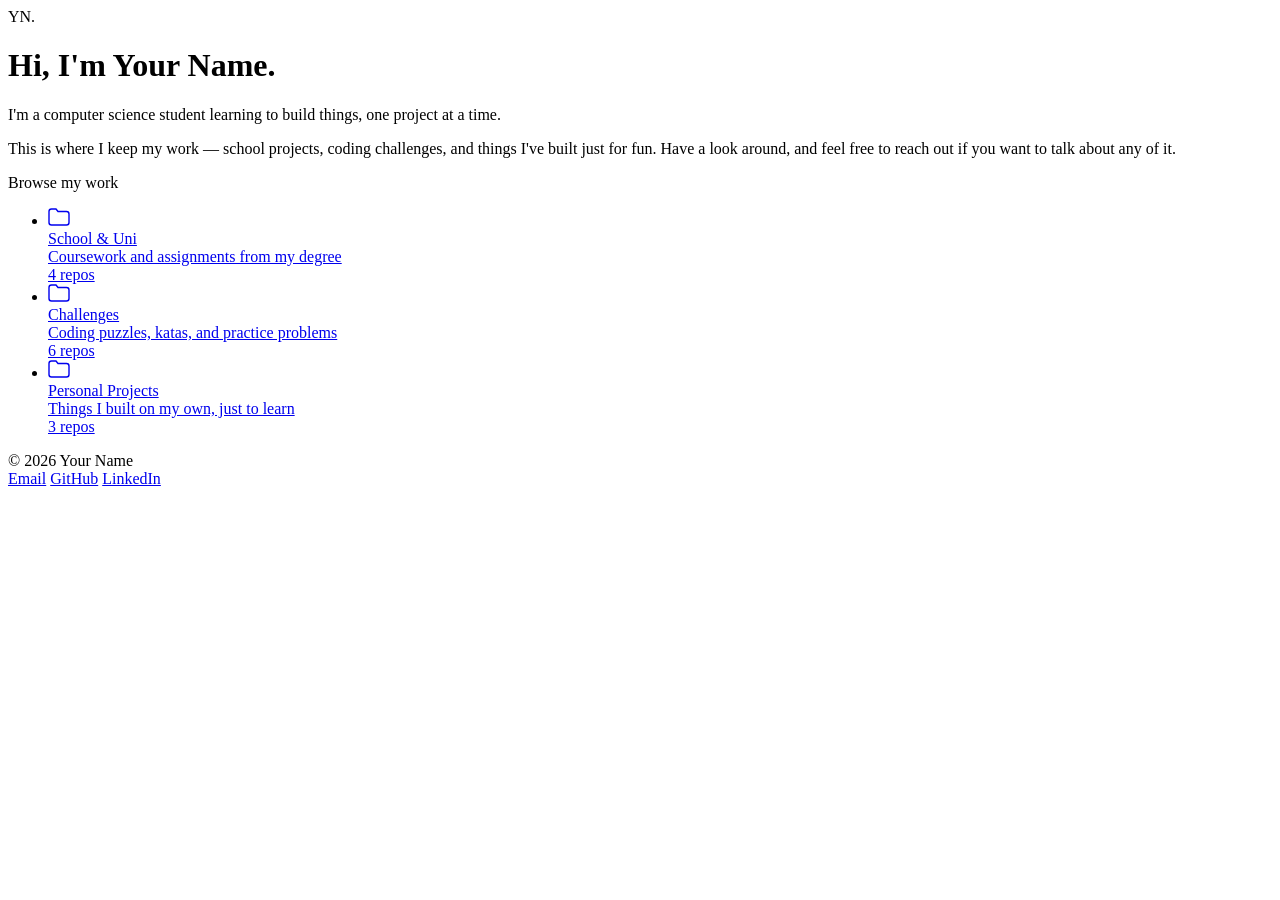
==== index.html @ 8da4e1e0 "Update index.html" ====
<!DOCTYPE html>
<html lang="en">
<head>
<meta charset="UTF-8">
<meta name="viewport" content="width=device-width, initial-scale=1.0">
<title>Your Name — Portfolio</title>
<link rel="stylesheet" href="style.css">
</head>
<body>
<div class="wrap">

  <div class="top-row">
    <span class="mark">YN.</span>
  </div>

  <div class="hero">
    <h1>Hi, I'm Your Name.</h1>
    <p>I'm a computer science student learning to build things, one project at a time.</p>
    <p class="muted">This is where I keep my work — school projects, coding challenges, and things I've built just for fun. Have a look around, and feel free to reach out if you want to talk about any of it.</p>
  </div>

  <div class="section-label">Browse my work</div>

  <ul class="folders">

    <li class="folder-item">
      <a class="folder-link" href="school.html">
        <svg class="folder-icon" width="22" height="18" viewBox="0 0 22 18" fill="none" xmlns="http://www.w3.org/2000/svg">
          <path d="M1 3.5C1 2.11929 2.11929 1 3.5 1H8L10 3.5H18.5C19.8807 3.5 21 4.61929 21 6V14.5C21 15.8807 19.8807 17 18.5 17H3.5C2.11929 17 1 15.8807 1 14.5V3.5Z" stroke="currentColor" stroke-width="1.4"/>
        </svg>
        <span class="folder-text">
          <div class="folder-name">School &amp; Uni</div>
          <div class="folder-desc">Coursework and assignments from my degree</div>
        </span>
        <span class="folder-count">4 repos</span>
      </a>
    </li>

    <li class="folder-item">
      <a class="folder-link" href="challenges.html">
        <svg class="folder-icon" width="22" height="18" viewBox="0 0 22 18" fill="none" xmlns="http://www.w3.org/2000/svg">
          <path d="M1 3.5C1 2.11929 2.11929 1 3.5 1H8L10 3.5H18.5C19.8807 3.5 21 4.61929 21 6V14.5C21 15.8807 19.8807 17 18.5 17H3.5C2.11929 17 1 15.8807 1 14.5V3.5Z" stroke="currentColor" stroke-width="1.4"/>
        </svg>
        <span class="folder-text">
          <div class="folder-name">Challenges</div>
          <div class="folder-desc">Coding puzzles, katas, and practice problems</div>
        </span>
        <span class="folder-count">6 repos</span>
      </a>
    </li>

    <li class="folder-item">
      <a class="folder-link" href="personal.html">
        <svg class="folder-icon" width="22" height="18" viewBox="0 0 22 18" fill="none" xmlns="http://www.w3.org/2000/svg">
          <path d="M1 3.5C1 2.11929 2.11929 1 3.5 1H8L10 3.5H18.5C19.8807 3.5 21 4.61929 21 6V14.5C21 15.8807 19.8807 17 18.5 17H3.5C2.11929 17 1 15.8807 1 14.5V3.5Z" stroke="currentColor" stroke-width="1.4"/>
        </svg>
        <span class="folder-text">
          <div class="folder-name">Personal Projects</div>
          <div class="folder-desc">Things I built on my own, just to learn</div>
        </span>
        <span class="folder-count">3 repos</span>
      </a>
    </li>

  </ul>

  <footer>
    <span>&copy; 2026 Your Name</span>
    <div class="footer-links">
      <a href="mailto:you@example.com">Email</a>
      <a href="https://github.com/yourusername" target="_blank" rel="noopener">GitHub</a>
      <a href="https://linkedin.com/in/yourusername" target="_blank" rel="noopener">LinkedIn</a>
    </div>
  </footer>

</div>
</body>
</html>
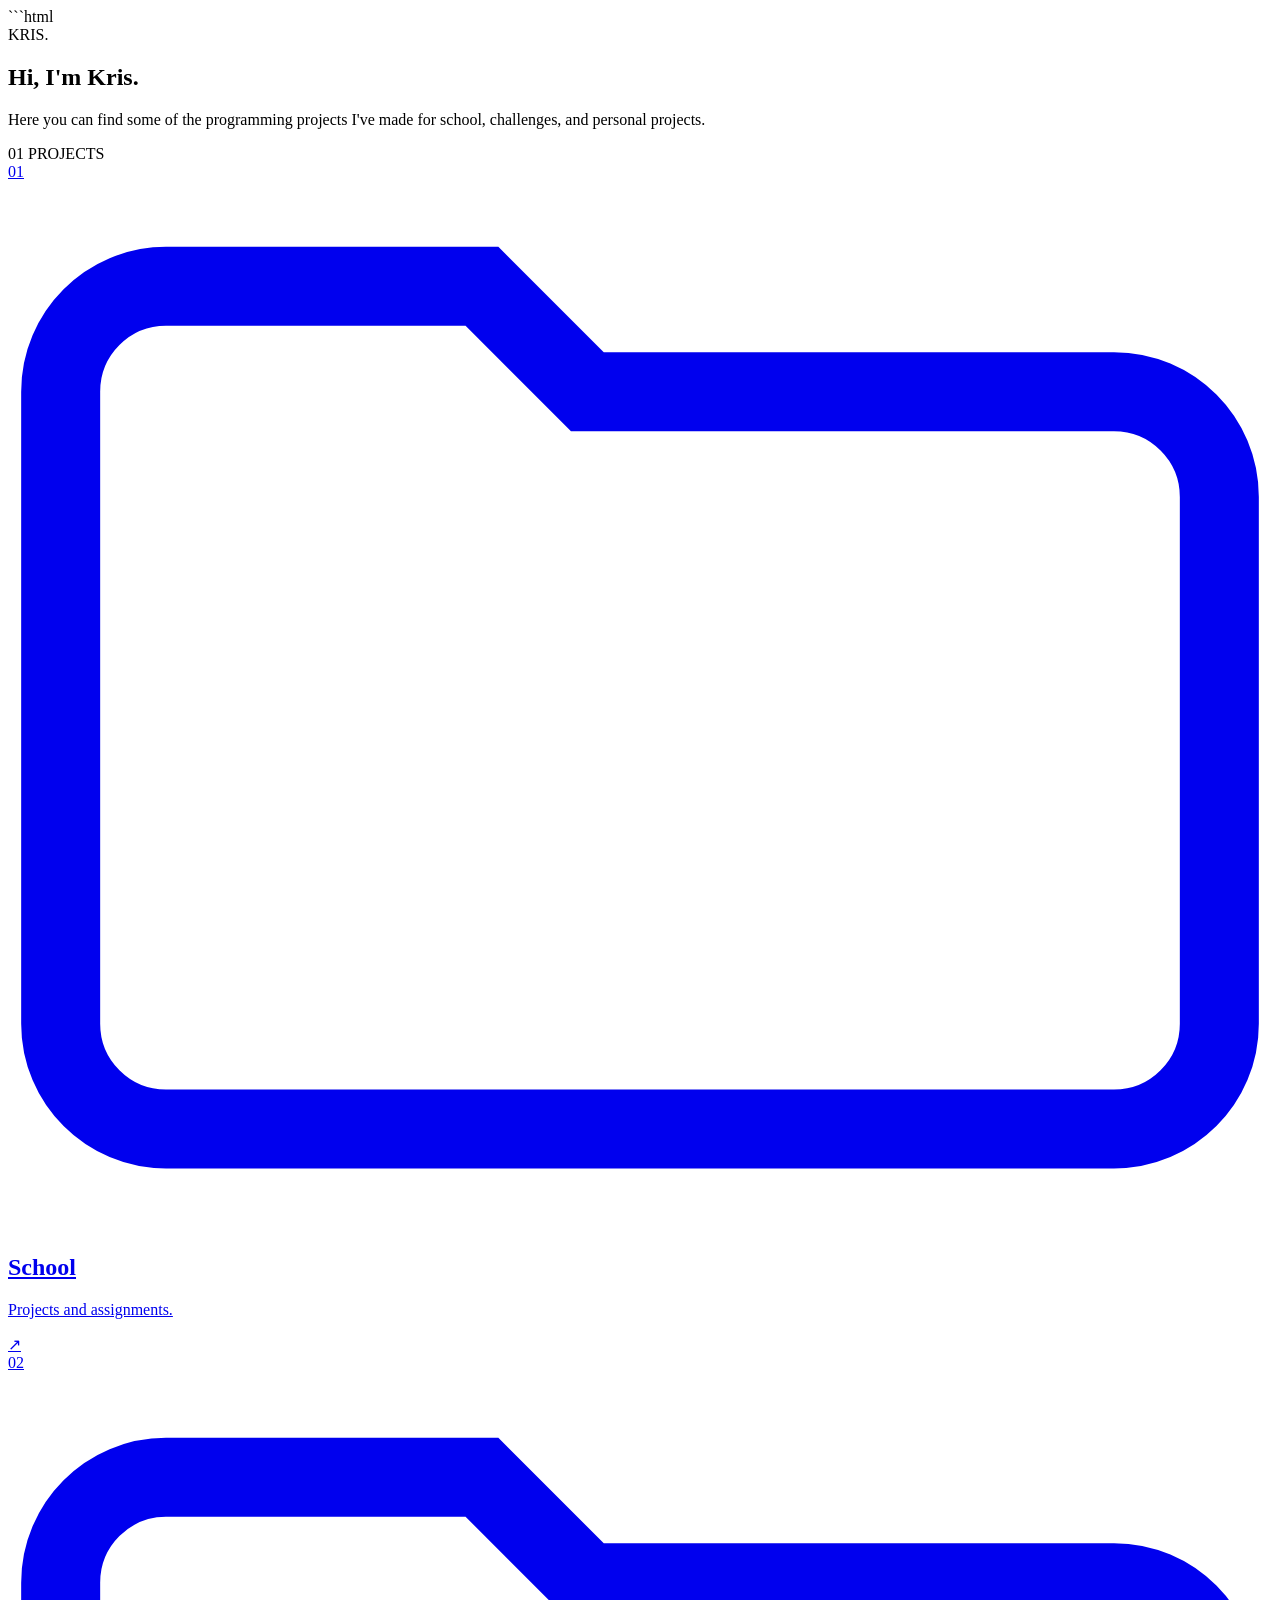
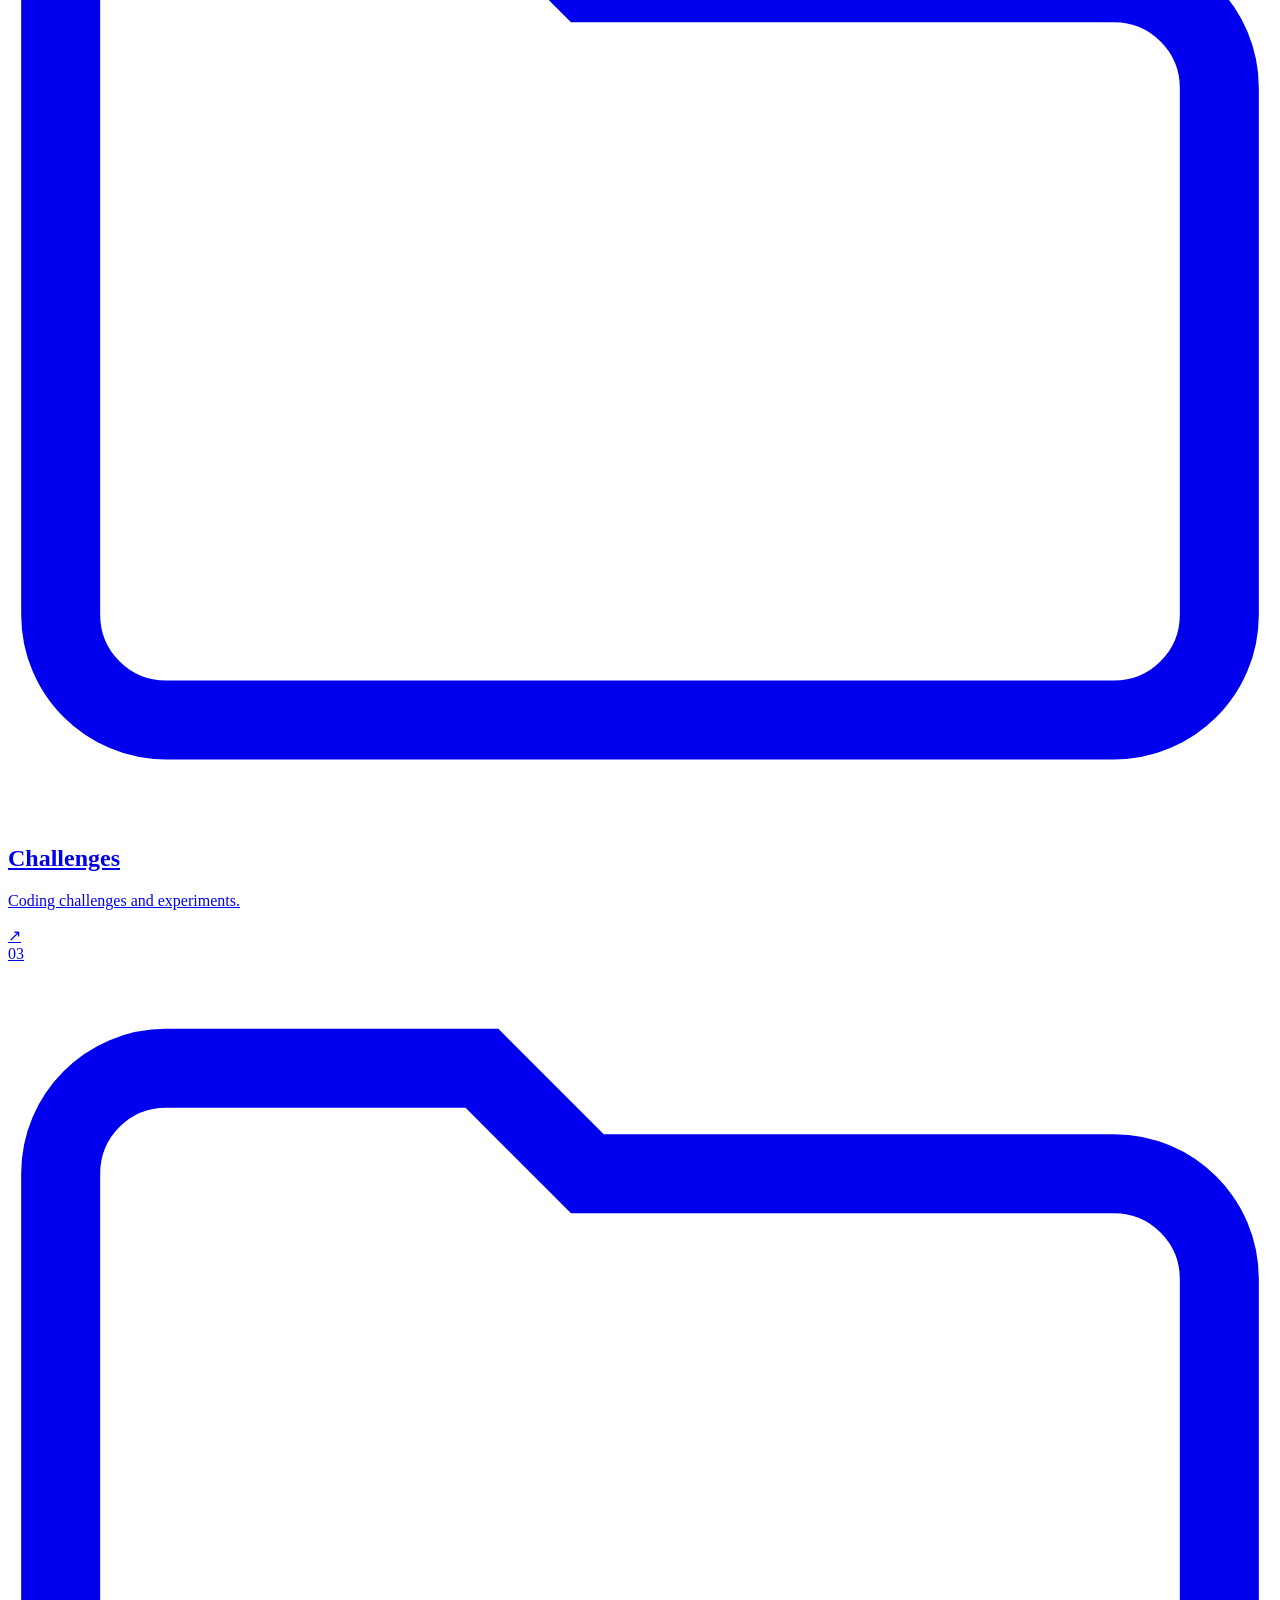
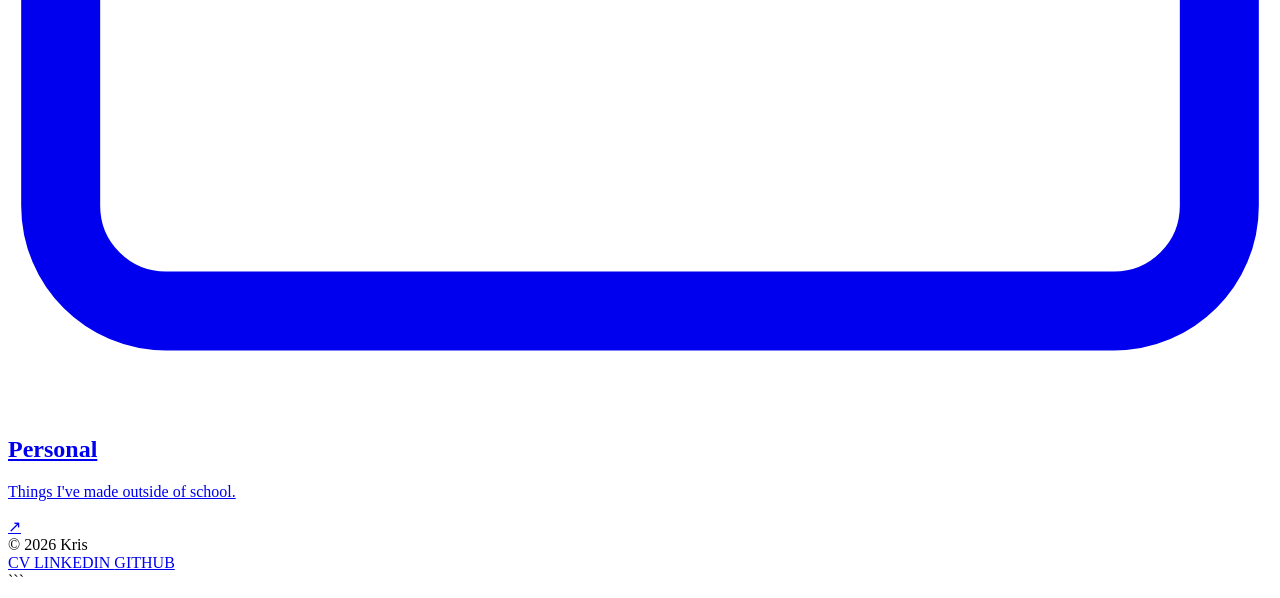
==== commit d67a77b8: "Update index.html" ====
--- a/index.html
+++ b/index.html
@@ -1,78 +1,278 @@
+```html
 <!DOCTYPE html>
 <html lang="en">
+
 <head>
-<meta charset="UTF-8">
-<meta name="viewport" content="width=device-width, initial-scale=1.0">
-<title>Your Name — Portfolio</title>
-<link rel="stylesheet" href="style.css">
+  <meta charset="UTF-8">
+  <meta name="viewport" content="width=device-width, initial-scale=1.0">
+
+  <title>Kris — Projects</title>
+
+  <link rel="stylesheet" href="style.css">
 </head>
+
+
 <body>
-<div class="wrap">
-
-  <div class="top-row">
-    <span class="mark">YN.</span>
+
+  <div class="wrap">
+
+
+    <!-- HEADER -->
+
+    <header class="top-row">
+
+      <span class="mark">
+        KRIS.
+      </span>
+
+    </header>
+
+
+    <!-- MAIN CONTENT -->
+
+    <main>
+
+
+      <!-- INTRO -->
+
+      <section class="hero">
+
+        <h1>
+          Hi, I'm Kris.
+        </h1>
+
+        <p class="intro">
+          Here you can find some of the programming projects
+          I've made for school, challenges, and personal projects.
+        </p>
+
+      </section>
+
+
+
+      <!-- PROJECT FOLDERS -->
+
+      <section class="work">
+
+        <div class="section-label">
+          <span>01</span>
+          PROJECTS
+        </div>
+
+
+        <div class="folders">
+
+
+          <!-- SCHOOL -->
+
+          <a class="folder" href="school.html">
+
+            <div class="folder-number">
+              01
+            </div>
+
+
+            <div class="folder-icon">
+
+              <svg
+                viewBox="0 0 24 20"
+                fill="none"
+                xmlns="http://www.w3.org/2000/svg">
+
+                <path
+                  d="M1 4C1 2.895 1.895 2 3 2H9L11 4H21C22.105 4 23 4.895 23 6V16C23 17.105 22.105 18 21 18H3C1.895 18 1 17.105 1 16V4Z"
+                  stroke="currentColor"
+                  stroke-width="1.5"
+                />
+
+              </svg>
+
+            </div>
+
+
+            <div class="folder-content">
+
+              <h2>
+                School
+              </h2>
+
+              <p>
+                Projects and assignments.
+              </p>
+
+            </div>
+
+
+            <div class="folder-arrow">
+              ↗
+            </div>
+
+          </a>
+
+
+
+          <!-- CHALLENGES -->
+
+          <a class="folder" href="challenges.html">
+
+            <div class="folder-number">
+              02
+            </div>
+
+
+            <div class="folder-icon">
+
+              <svg
+                viewBox="0 0 24 20"
+                fill="none"
+                xmlns="http://www.w3.org/2000/svg">
+
+                <path
+                  d="M1 4C1 2.895 1.895 2 3 2H9L11 4H21C22.105 4 23 4.895 23 6V16C23 17.105 22.105 18 21 18H3C1.895 18 1 17.105 1 16V4Z"
+                  stroke="currentColor"
+                  stroke-width="1.5"
+                />
+
+              </svg>
+
+            </div>
+
+
+            <div class="folder-content">
+
+              <h2>
+                Challenges
+              </h2>
+
+              <p>
+                Coding challenges and experiments.
+              </p>
+
+            </div>
+
+
+            <div class="folder-arrow">
+              ↗
+            </div>
+
+          </a>
+
+
+
+          <!-- PERSONAL -->
+
+          <a class="folder" href="personal.html">
+
+            <div class="folder-number">
+              03
+            </div>
+
+
+            <div class="folder-icon">
+
+              <svg
+                viewBox="0 0 24 20"
+                fill="none"
+                xmlns="http://www.w3.org/2000/svg">
+
+                <path
+                  d="M1 4C1 2.895 1.895 2 3 2H9L11 4H21C22.105 4 23 4.895 23 6V16C23 17.105 22.105 18 21 18H3C1.895 18 1 17.105 1 16V4Z"
+                  stroke="currentColor"
+                  stroke-width="1.5"
+                />
+
+              </svg>
+
+            </div>
+
+
+            <div class="folder-content">
+
+              <h2>
+                Personal
+              </h2>
+
+              <p>
+                Things I've made outside of school.
+              </p>
+
+            </div>
+
+
+            <div class="folder-arrow">
+              ↗
+            </div>
+
+          </a>
+
+
+        </div>
+
+      </section>
+
+
+    </main>
+
+
+
+    <!-- FOOTER -->
+
+    <footer>
+
+      <span>
+        © 2026 Kris
+      </span>
+
+
+      <div class="footer-links">
+
+
+        <!-- CV -->
+
+        <a
+          href="KrisToomCV2026.pdf"
+          target="_blank"
+          rel="noopener noreferrer">
+
+          CV
+
+        </a>
+
+
+        <!-- LINKEDIN -->
+
+        <a
+          href="https://www.linkedin.com/in/kris-t-ee/"
+          target="_blank"
+          rel="noopener noreferrer">
+
+          LINKEDIN
+
+        </a>
+
+
+        <!-- GITHUB -->
+
+        <a
+          href="https://github.com/yourusername"
+          target="_blank"
+          rel="noopener noreferrer">
+
+          GITHUB
+
+        </a>
+
+
+      </div>
+
+    </footer>
+
+
   </div>
 
-  <div class="hero">
-    <h1>Hi, I'm Your Name.</h1>
-    <p>I'm a computer science student learning to build things, one project at a time.</p>
-    <p class="muted">This is where I keep my work — school projects, coding challenges, and things I've built just for fun. Have a look around, and feel free to reach out if you want to talk about any of it.</p>
-  </div>
-
-  <div class="section-label">Browse my work</div>
-
-  <ul class="folders">
-
-    <li class="folder-item">
-      <a class="folder-link" href="school.html">
-        <svg class="folder-icon" width="22" height="18" viewBox="0 0 22 18" fill="none" xmlns="http://www.w3.org/2000/svg">
-          <path d="M1 3.5C1 2.11929 2.11929 1 3.5 1H8L10 3.5H18.5C19.8807 3.5 21 4.61929 21 6V14.5C21 15.8807 19.8807 17 18.5 17H3.5C2.11929 17 1 15.8807 1 14.5V3.5Z" stroke="currentColor" stroke-width="1.4"/>
-        </svg>
-        <span class="folder-text">
-          <div class="folder-name">School &amp; Uni</div>
-          <div class="folder-desc">Coursework and assignments from my degree</div>
-        </span>
-        <span class="folder-count">4 repos</span>
-      </a>
-    </li>
-
-    <li class="folder-item">
-      <a class="folder-link" href="challenges.html">
-        <svg class="folder-icon" width="22" height="18" viewBox="0 0 22 18" fill="none" xmlns="http://www.w3.org/2000/svg">
-          <path d="M1 3.5C1 2.11929 2.11929 1 3.5 1H8L10 3.5H18.5C19.8807 3.5 21 4.61929 21 6V14.5C21 15.8807 19.8807 17 18.5 17H3.5C2.11929 17 1 15.8807 1 14.5V3.5Z" stroke="currentColor" stroke-width="1.4"/>
-        </svg>
-        <span class="folder-text">
-          <div class="folder-name">Challenges</div>
-          <div class="folder-desc">Coding puzzles, katas, and practice problems</div>
-        </span>
-        <span class="folder-count">6 repos</span>
-      </a>
-    </li>
-
-    <li class="folder-item">
-      <a class="folder-link" href="personal.html">
-        <svg class="folder-icon" width="22" height="18" viewBox="0 0 22 18" fill="none" xmlns="http://www.w3.org/2000/svg">
-          <path d="M1 3.5C1 2.11929 2.11929 1 3.5 1H8L10 3.5H18.5C19.8807 3.5 21 4.61929 21 6V14.5C21 15.8807 19.8807 17 18.5 17H3.5C2.11929 17 1 15.8807 1 14.5V3.5Z" stroke="currentColor" stroke-width="1.4"/>
-        </svg>
-        <span class="folder-text">
-          <div class="folder-name">Personal Projects</div>
-          <div class="folder-desc">Things I built on my own, just to learn</div>
-        </span>
-        <span class="folder-count">3 repos</span>
-      </a>
-    </li>
-
-  </ul>
-
-  <footer>
-    <span>&copy; 2026 Your Name</span>
-    <div class="footer-links">
-      <a href="mailto:you@example.com">Email</a>
-      <a href="https://github.com/yourusername" target="_blank" rel="noopener">GitHub</a>
-      <a href="https://linkedin.com/in/yourusername" target="_blank" rel="noopener">LinkedIn</a>
-    </div>
-  </footer>
-
-</div>
+
 </body>
+
 </html>
+```
+
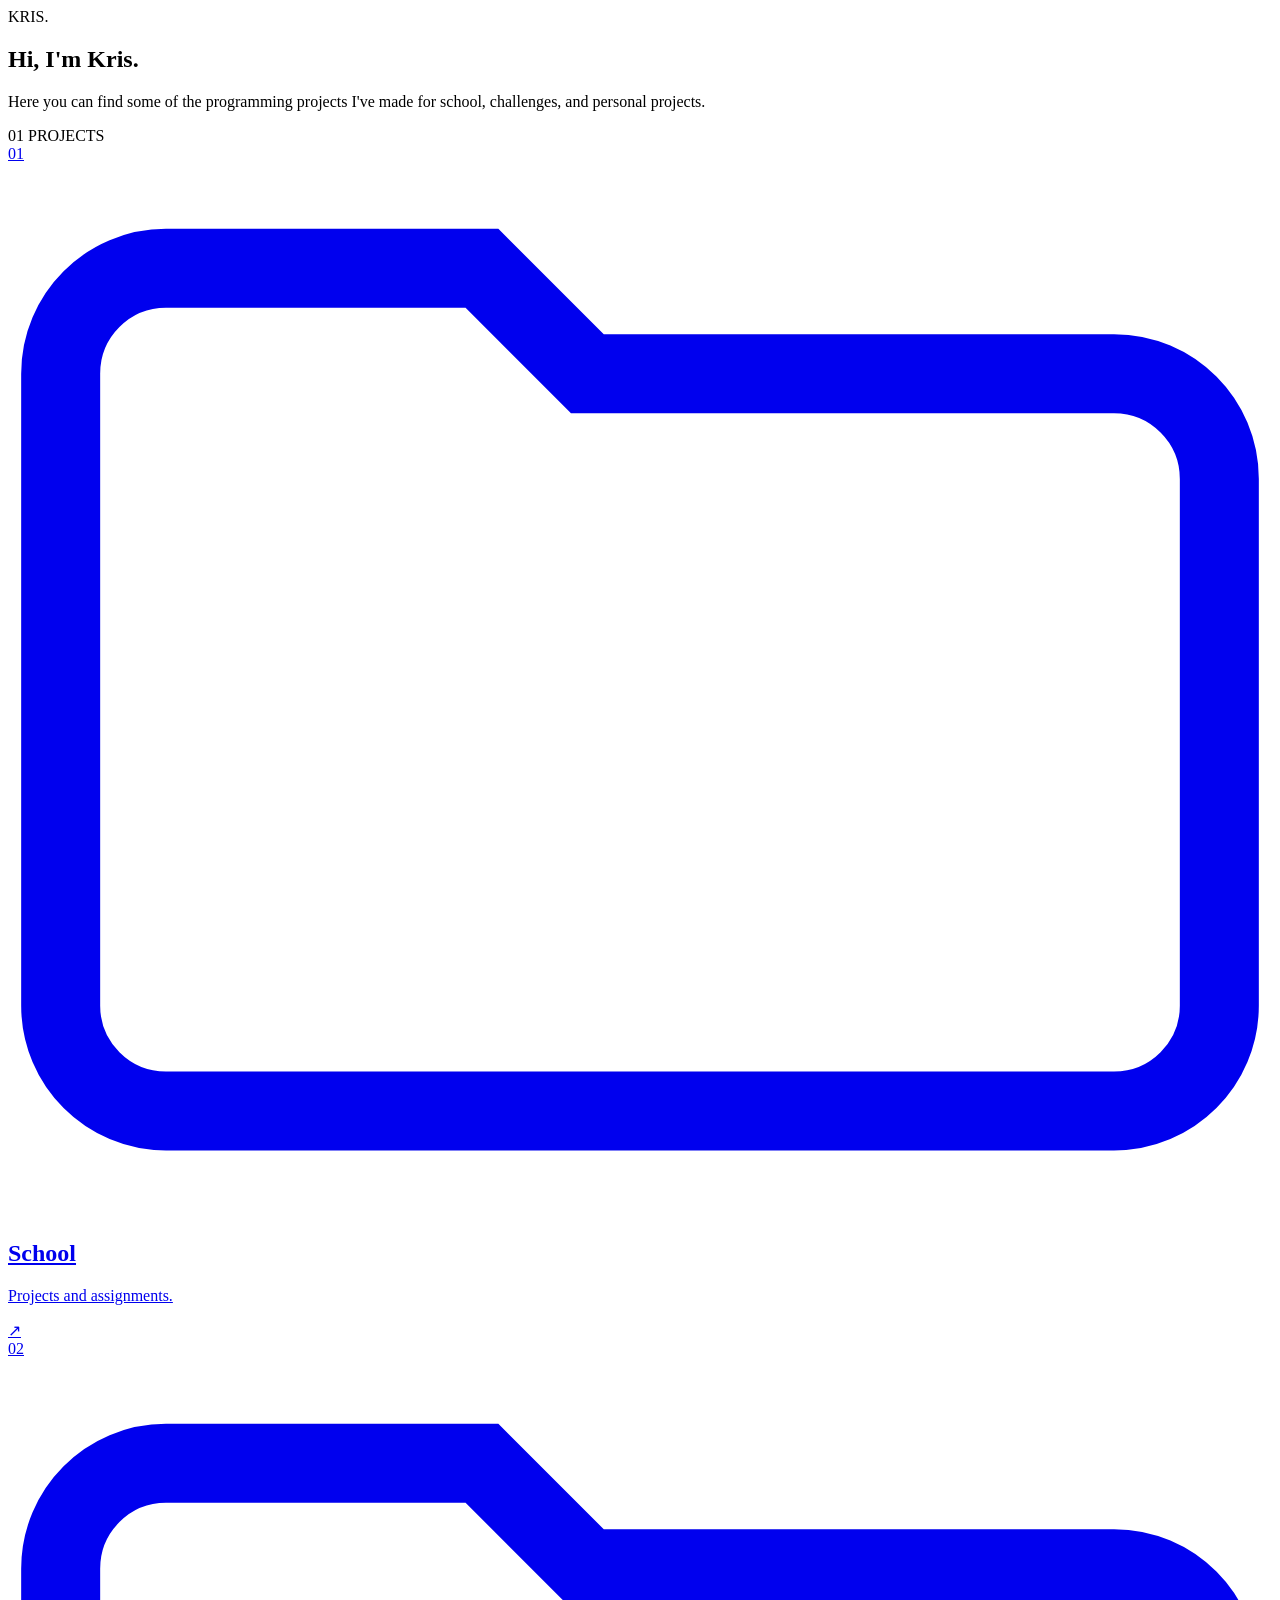
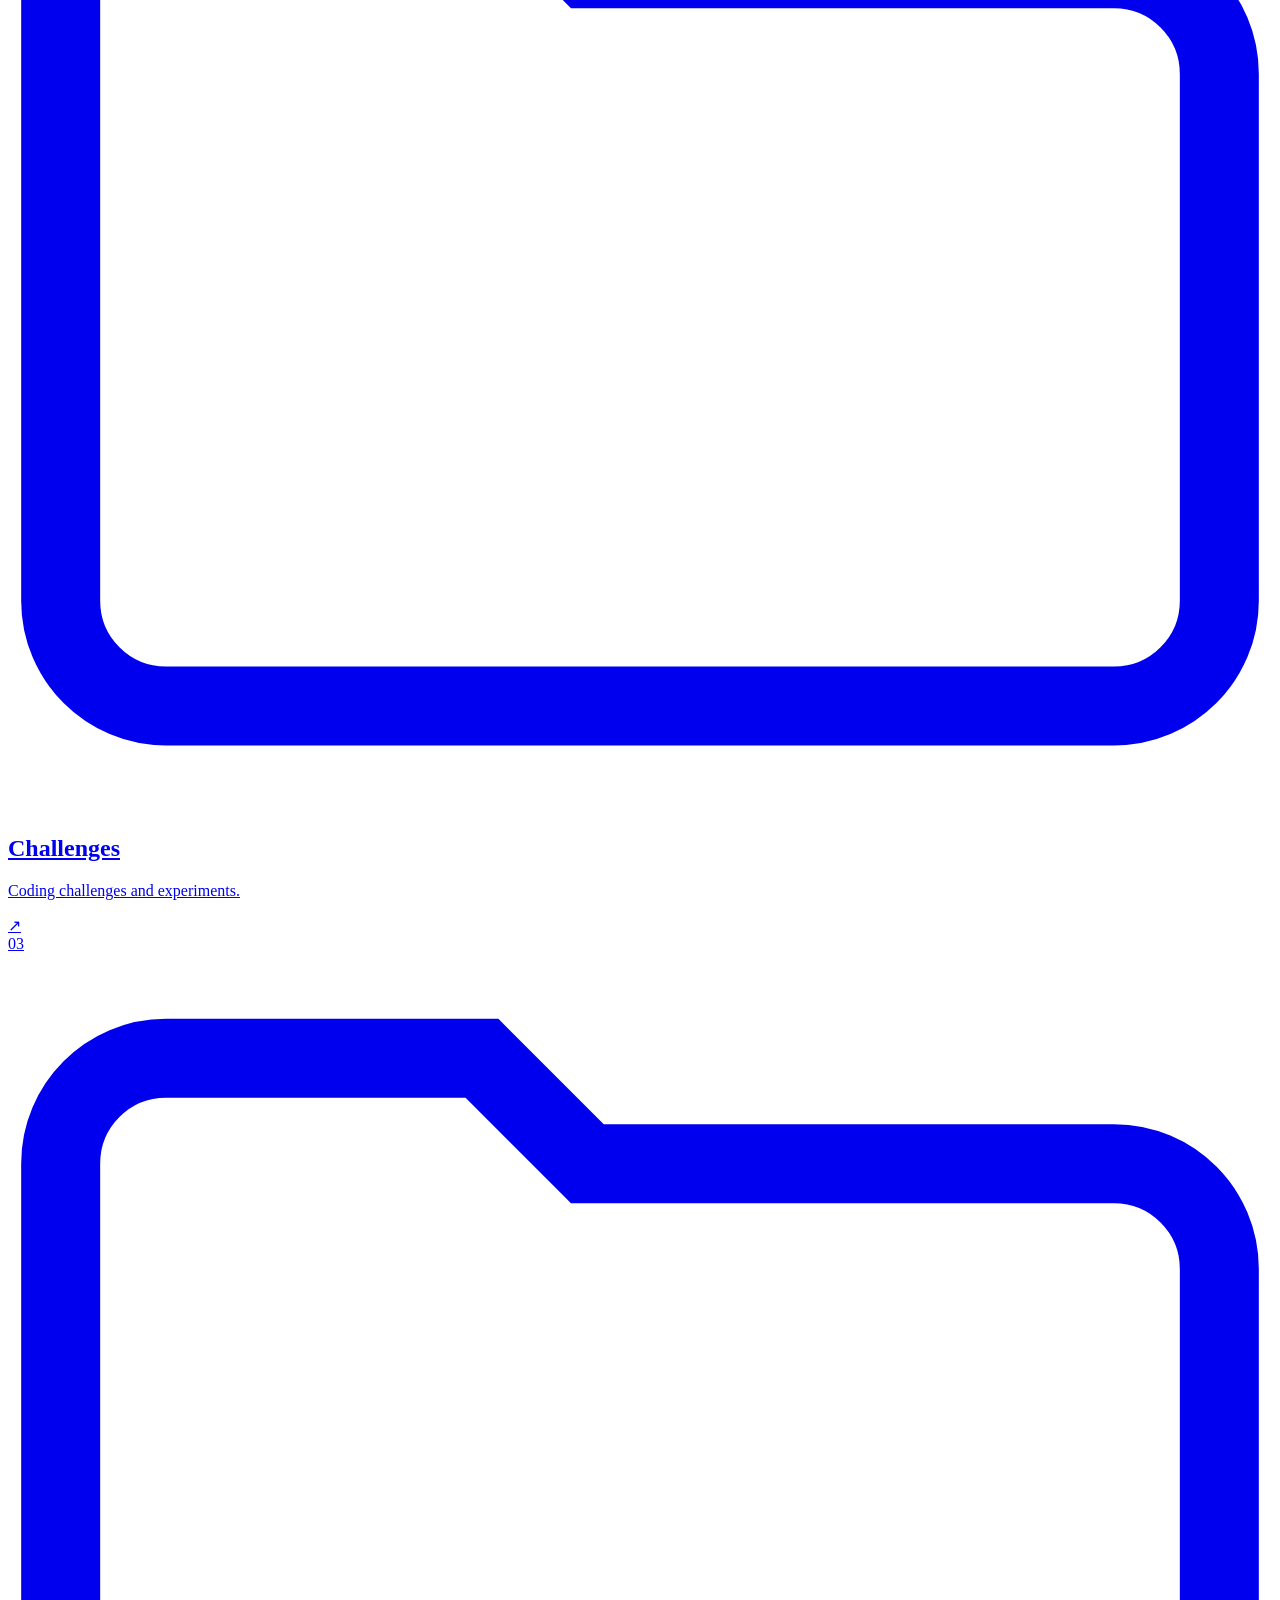
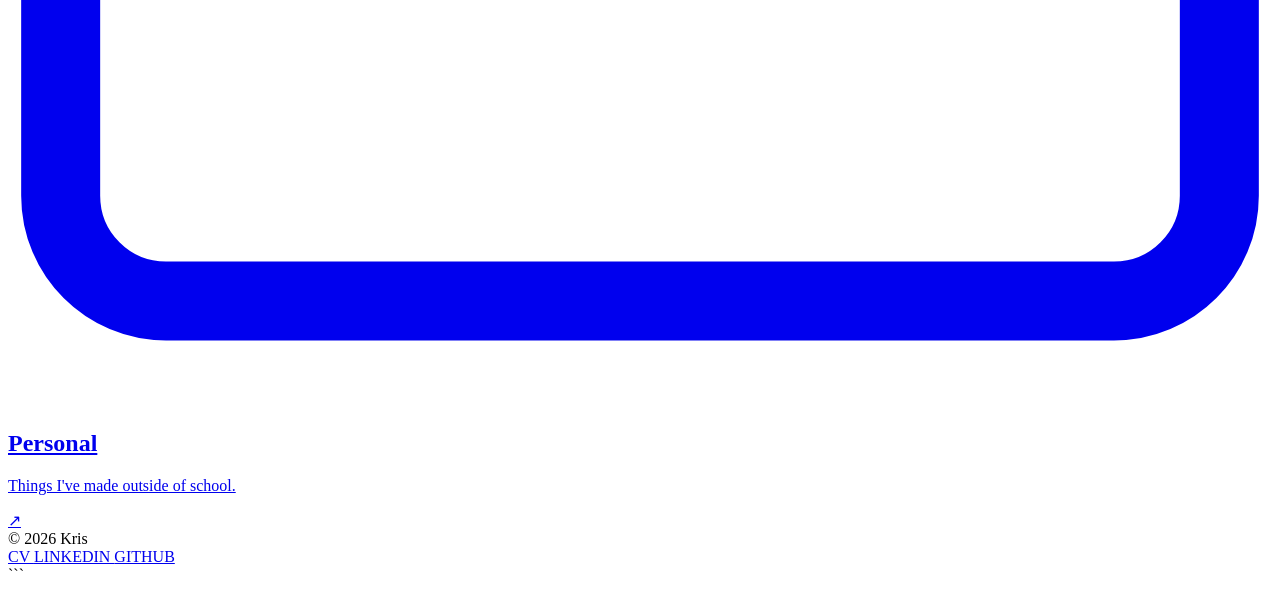
==== commit 7d8c2e64: "Update index.html" ====
--- a/index.html
+++ b/index.html
@@ -1,4 +1,3 @@
-```html
 <!DOCTYPE html>
 <html lang="en">
 
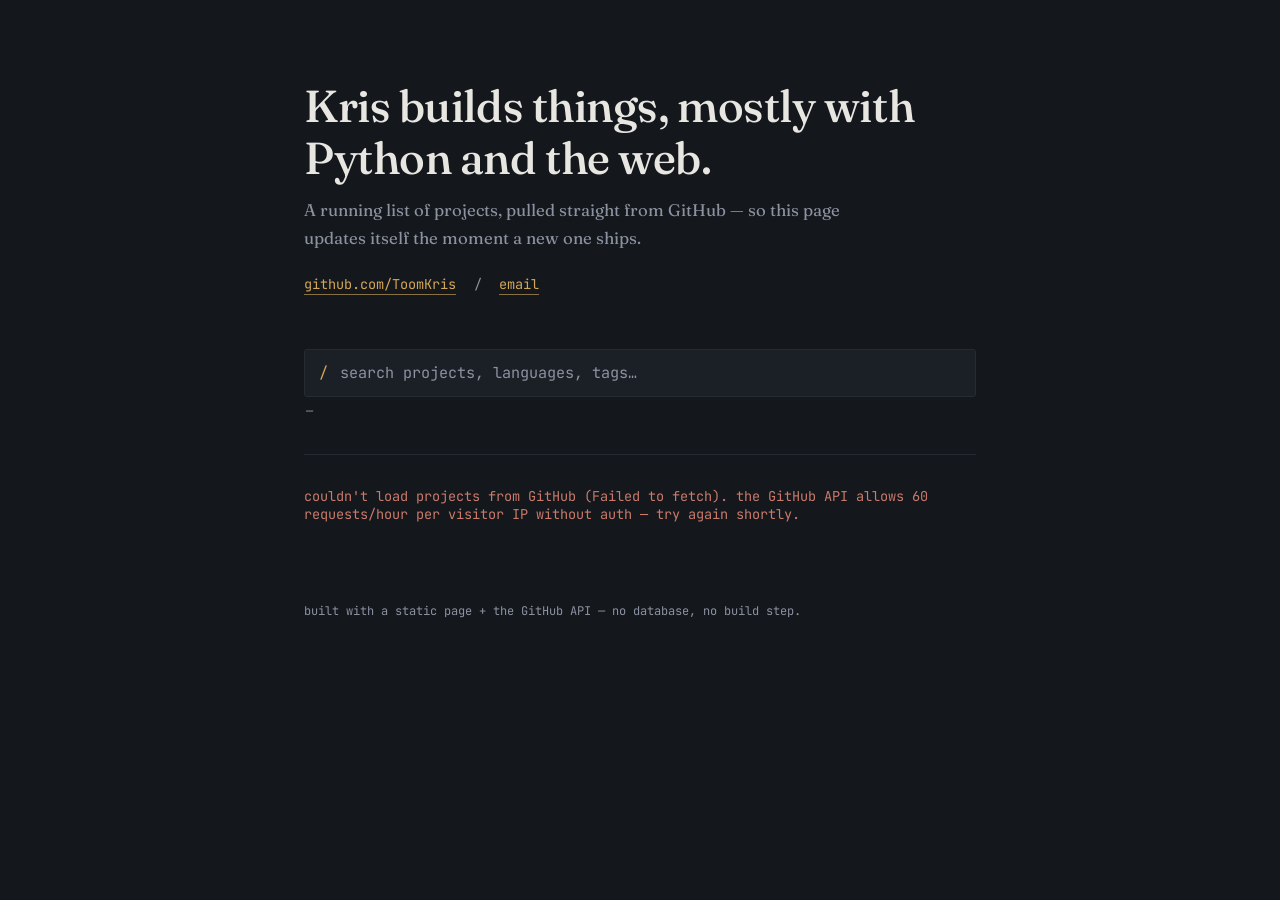
==== commit 07fc1ee7: "Add files via upload" ====
--- a/index.html
+++ b/index.html
@@ -1,277 +1,388 @@
 <!DOCTYPE html>
 <html lang="en">
-
 <head>
-  <meta charset="UTF-8">
-  <meta name="viewport" content="width=device-width, initial-scale=1.0">
-
-  <title>Kris — Projects</title>
-
-  <link rel="stylesheet" href="style.css">
+<meta charset="UTF-8">
+<meta name="viewport" content="width=device-width, initial-scale=1.0">
+<title>ToomKris — Projects</title>
+<meta name="description" content="Projects by ToomKris, pulled live from GitHub.">
+<link rel="preconnect" href="https://fonts.googleapis.com">
+<link rel="preconnect" href="https://fonts.gstatic.com" crossorigin>
+<link href="https://fonts.googleapis.com/css2?family=Fraunces:opsz,wght@9..144,400;9..144,500;9..144,600&family=JetBrains+Mono:wght@400;500;600&display=swap" rel="stylesheet">
+<style>
+  :root {
+    --bg: #14171C;
+    --panel: #1B1F26;
+    --line: #262B33;
+    --text: #E8E6E1;
+    --text-dim: #8B92A0;
+    --accent: #D4A657;
+    --accent-dim: #8A7142;
+    --radius: 3px;
+  }
+
+  * { box-sizing: border-box; }
+
+  html { scroll-behavior: smooth; }
+
+  body {
+    margin: 0;
+    background: var(--bg);
+    color: var(--text);
+    font-family: 'Fraunces', Georgia, serif;
+    -webkit-font-smoothing: antialiased;
+  }
+
+  @media (prefers-reduced-motion: reduce) {
+    * { animation: none !important; transition: none !important; }
+  }
+
+  a { color: inherit; }
+
+  .wrap {
+    max-width: 720px;
+    margin: 0 auto;
+    padding: 5rem 1.5rem 6rem;
+  }
+
+  header.hero {
+    margin-bottom: 3.5rem;
+  }
+
+  .hero h1 {
+    font-size: clamp(2.1rem, 5vw, 2.8rem);
+    font-weight: 500;
+    line-height: 1.15;
+    margin: 0 0 0.9rem;
+    letter-spacing: -0.01em;
+  }
+
+  .hero p {
+    font-size: 1.05rem;
+    line-height: 1.65;
+    color: var(--text-dim);
+    max-width: 34rem;
+    margin: 0;
+  }
+
+  .hero .links {
+    margin-top: 1.4rem;
+    font-family: 'JetBrains Mono', monospace;
+    font-size: 0.85rem;
+  }
+
+  .hero .links a {
+    text-decoration: none;
+    color: var(--accent);
+    border-bottom: 1px solid var(--accent-dim);
+    padding-bottom: 1px;
+  }
+
+  .hero .links a:hover { border-bottom-color: var(--accent); }
+
+  .hero .links span.sep {
+    color: var(--text-dim);
+    margin: 0 0.6rem;
+  }
+
+  /* search */
+  .search-row {
+    display: flex;
+    align-items: center;
+    gap: 0.6rem;
+    border: 1px solid var(--line);
+    background: var(--panel);
+    border-radius: var(--radius);
+    padding: 0.7rem 0.9rem;
+    margin-bottom: 0.4rem;
+  }
+
+  .search-row .prompt {
+    font-family: 'JetBrains Mono', monospace;
+    color: var(--accent);
+    font-size: 0.95rem;
+    user-select: none;
+  }
+
+  .search-row input {
+    flex: 1;
+    background: none;
+    border: none;
+    outline: none;
+    color: var(--text);
+    font-family: 'JetBrains Mono', monospace;
+    font-size: 0.95rem;
+  }
+
+  .search-row input::placeholder { color: var(--text-dim); }
+
+  .meta-row {
+    display: flex;
+    justify-content: space-between;
+    font-family: 'JetBrains Mono', monospace;
+    font-size: 0.75rem;
+    color: var(--text-dim);
+    margin-bottom: 2.2rem;
+    padding: 0 0.1rem;
+  }
+
+  .meta-row button {
+    background: none;
+    border: none;
+    color: var(--text-dim);
+    font-family: inherit;
+    font-size: inherit;
+    cursor: pointer;
+    text-decoration: underline;
+    text-decoration-color: var(--line);
+    padding: 0;
+  }
+  .meta-row button:hover { color: var(--text); }
+
+  /* project list */
+  #list { border-top: 1px solid var(--line); }
+
+  .project {
+    display: block;
+    text-decoration: none;
+    padding: 1.3rem 0;
+    border-bottom: 1px solid var(--line);
+    opacity: 0;
+    animation: rise 0.5s ease forwards;
+  }
+
+  @keyframes rise {
+    from { opacity: 0; transform: translateY(6px); }
+    to { opacity: 1; transform: translateY(0); }
+  }
+
+  .project-top {
+    display: flex;
+    align-items: baseline;
+    justify-content: space-between;
+    gap: 1rem;
+  }
+
+  .project-name {
+    font-family: 'JetBrains Mono', monospace;
+    font-size: 1rem;
+    font-weight: 600;
+    color: var(--text);
+  }
+
+  .project:hover .project-name { color: var(--accent); }
+
+  .project-date {
+    font-family: 'JetBrains Mono', monospace;
+    font-size: 0.72rem;
+    color: var(--text-dim);
+    white-space: nowrap;
+  }
+
+  .project-desc {
+    font-size: 0.95rem;
+    line-height: 1.55;
+    color: var(--text-dim);
+    margin: 0.45rem 0 0.6rem;
+    max-width: 38rem;
+  }
+
+  .project-tags {
+    display: flex;
+    gap: 0.5rem;
+    flex-wrap: wrap;
+    font-family: 'JetBrains Mono', monospace;
+    font-size: 0.72rem;
+  }
+
+  .tag {
+    color: var(--text-dim);
+    border: 1px solid var(--line);
+    border-radius: var(--radius);
+    padding: 0.15rem 0.5rem;
+  }
+
+  .tag.lang { color: var(--accent); border-color: var(--accent-dim); }
+
+  .empty, .error {
+    font-family: 'JetBrains Mono', monospace;
+    font-size: 0.85rem;
+    color: var(--text-dim);
+    padding: 2rem 0;
+  }
+
+  .error { color: #C97A6B; }
+
+  .skeleton {
+    padding: 1.3rem 0;
+    border-bottom: 1px solid var(--line);
+  }
+  .skeleton .bar {
+    height: 0.9rem;
+    background: var(--panel);
+    border-radius: var(--radius);
+    width: 40%;
+    margin-bottom: 0.6rem;
+  }
+  .skeleton .bar.wide { width: 70%; height: 0.75rem; }
+
+  footer {
+    margin-top: 3rem;
+    font-family: 'JetBrains Mono', monospace;
+    font-size: 0.75rem;
+    color: var(--text-dim);
+  }
+
+  footer a { color: var(--text-dim); text-decoration: underline; text-decoration-color: var(--line); }
+  footer a:hover { color: var(--accent); }
+
+  :focus-visible {
+    outline: 2px solid var(--accent);
+    outline-offset: 2px;
+  }
+</style>
 </head>
-
-
 <body>
 
-  <div class="wrap">
-
-
-    <!-- HEADER -->
-
-    <header class="top-row">
-
-      <span class="mark">
-        KRIS.
-      </span>
-
-    </header>
-
-
-    <!-- MAIN CONTENT -->
-
-    <main>
-
-
-      <!-- INTRO -->
-
-      <section class="hero">
-
-        <h1>
-          Hi, I'm Kris.
-        </h1>
-
-        <p class="intro">
-          Here you can find some of the programming projects
-          I've made for school, challenges, and personal projects.
-        </p>
-
-      </section>
-
-
-
-      <!-- PROJECT FOLDERS -->
-
-      <section class="work">
-
-        <div class="section-label">
-          <span>01</span>
-          PROJECTS
+<div class="wrap">
+
+  <header class="hero">
+    <h1>Kris builds things, mostly with Python and the web.</h1>
+    <p>A running list of projects, pulled straight from GitHub — so this page updates itself the moment a new one ships.</p>
+    <div class="links">
+      <a href="https://github.com/ToomKris" target="_blank" rel="noopener">github.com/ToomKris</a>
+      <span class="sep">/</span>
+      <a href="mailto:you@example.com">email</a>
+    </div>
+  </header>
+
+  <div class="search-row">
+    <span class="prompt">/</span>
+    <input id="search" type="text" placeholder="search projects, languages, tags…" autocomplete="off" spellcheck="false">
+  </div>
+  <div class="meta-row">
+    <span id="count">loading…</span>
+    <button id="toggle-fallback" hidden>showing all repos — tag some "portfolio" to curate ↺</button>
+  </div>
+
+  <div id="list">
+    <div class="skeleton"><div class="bar"></div><div class="bar wide"></div></div>
+    <div class="skeleton"><div class="bar"></div><div class="bar wide"></div></div>
+    <div class="skeleton"><div class="bar"></div><div class="bar wide"></div></div>
+  </div>
+
+  <footer>
+    built with a static page + the GitHub API — no database, no build step.
+  </footer>
+
+</div>
+
+<script>
+  const USERNAME = "ToomKris";
+  const FEATURE_TOPIC = "portfolio"; // tag a repo with this topic on GitHub to feature it here
+  const EXCLUDE = new Set([`${USERNAME.toLowerCase()}.github.io`]);
+
+  const listEl = document.getElementById("list");
+  const countEl = document.getElementById("count");
+  const searchEl = document.getElementById("search");
+  const fallbackNote = document.getElementById("toggle-fallback");
+
+  let allProjects = [];
+
+  function fmtDate(iso) {
+    const d = new Date(iso);
+    return d.toLocaleDateString("en-US", { year: "numeric", month: "short" });
+  }
+
+  function render(projects) {
+    listEl.innerHTML = "";
+
+    if (projects.length === 0) {
+      listEl.innerHTML = `<div class="empty">no projects match that search.</div>`;
+      countEl.textContent = "0 projects";
+      return;
+    }
+
+    countEl.textContent = `${projects.length} project${projects.length === 1 ? "" : "s"}`;
+
+    projects.forEach((p, i) => {
+      const a = document.createElement("a");
+      a.className = "project";
+      a.href = p.homepage || p.html_url;
+      a.target = "_blank";
+      a.rel = "noopener";
+      a.style.animationDelay = `${Math.min(i * 40, 400)}ms`;
+
+      const tags = [p.language, ...p.topics.filter(t => t !== FEATURE_TOPIC)]
+        .filter(Boolean)
+        .slice(0, 5)
+        .map(t => `<span class="tag${t === p.language ? " lang" : ""}">${t}</span>`)
+        .join("");
+
+      a.innerHTML = `
+        <div class="project-top">
+          <span class="project-name">${p.name}</span>
+          <span class="project-date">updated ${fmtDate(p.pushed_at)}</span>
         </div>
-
-
-        <div class="folders">
-
-
-          <!-- SCHOOL -->
-
-          <a class="folder" href="school.html">
-
-            <div class="folder-number">
-              01
-            </div>
-
-
-            <div class="folder-icon">
-
-              <svg
-                viewBox="0 0 24 20"
-                fill="none"
-                xmlns="http://www.w3.org/2000/svg">
-
-                <path
-                  d="M1 4C1 2.895 1.895 2 3 2H9L11 4H21C22.105 4 23 4.895 23 6V16C23 17.105 22.105 18 21 18H3C1.895 18 1 17.105 1 16V4Z"
-                  stroke="currentColor"
-                  stroke-width="1.5"
-                />
-
-              </svg>
-
-            </div>
-
-
-            <div class="folder-content">
-
-              <h2>
-                School
-              </h2>
-
-              <p>
-                Projects and assignments.
-              </p>
-
-            </div>
-
-
-            <div class="folder-arrow">
-              ↗
-            </div>
-
-          </a>
-
-
-
-          <!-- CHALLENGES -->
-
-          <a class="folder" href="challenges.html">
-
-            <div class="folder-number">
-              02
-            </div>
-
-
-            <div class="folder-icon">
-
-              <svg
-                viewBox="0 0 24 20"
-                fill="none"
-                xmlns="http://www.w3.org/2000/svg">
-
-                <path
-                  d="M1 4C1 2.895 1.895 2 3 2H9L11 4H21C22.105 4 23 4.895 23 6V16C23 17.105 22.105 18 21 18H3C1.895 18 1 17.105 1 16V4Z"
-                  stroke="currentColor"
-                  stroke-width="1.5"
-                />
-
-              </svg>
-
-            </div>
-
-
-            <div class="folder-content">
-
-              <h2>
-                Challenges
-              </h2>
-
-              <p>
-                Coding challenges and experiments.
-              </p>
-
-            </div>
-
-
-            <div class="folder-arrow">
-              ↗
-            </div>
-
-          </a>
-
-
-
-          <!-- PERSONAL -->
-
-          <a class="folder" href="personal.html">
-
-            <div class="folder-number">
-              03
-            </div>
-
-
-            <div class="folder-icon">
-
-              <svg
-                viewBox="0 0 24 20"
-                fill="none"
-                xmlns="http://www.w3.org/2000/svg">
-
-                <path
-                  d="M1 4C1 2.895 1.895 2 3 2H9L11 4H21C22.105 4 23 4.895 23 6V16C23 17.105 22.105 18 21 18H3C1.895 18 1 17.105 1 16V4Z"
-                  stroke="currentColor"
-                  stroke-width="1.5"
-                />
-
-              </svg>
-
-            </div>
-
-
-            <div class="folder-content">
-
-              <h2>
-                Personal
-              </h2>
-
-              <p>
-                Things I've made outside of school.
-              </p>
-
-            </div>
-
-
-            <div class="folder-arrow">
-              ↗
-            </div>
-
-          </a>
-
-
-        </div>
-
-      </section>
-
-
-    </main>
-
-
-
-    <!-- FOOTER -->
-
-    <footer>
-
-      <span>
-        © 2026 Kris
-      </span>
-
-
-      <div class="footer-links">
-
-
-        <!-- CV -->
-
-        <a
-          href="KrisToomCV2026.pdf"
-          target="_blank"
-          rel="noopener noreferrer">
-
-          CV
-
-        </a>
-
-
-        <!-- LINKEDIN -->
-
-        <a
-          href="https://www.linkedin.com/in/kris-t-ee/"
-          target="_blank"
-          rel="noopener noreferrer">
-
-          LINKEDIN
-
-        </a>
-
-
-        <!-- GITHUB -->
-
-        <a
-          href="https://github.com/yourusername"
-          target="_blank"
-          rel="noopener noreferrer">
-
-          GITHUB
-
-        </a>
-
-
-      </div>
-
-    </footer>
-
-
-  </div>
-
+        ${p.description ? `<p class="project-desc">${p.description}</p>` : ""}
+        <div class="project-tags">${tags}</div>
+      `;
+      listEl.appendChild(a);
+    });
+  }
+
+  function applySearch() {
+    const q = searchEl.value.trim().toLowerCase();
+    if (!q) { render(allProjects); return; }
+    const filtered = allProjects.filter(p => {
+      const haystack = [p.name, p.description, p.language, ...p.topics]
+        .filter(Boolean)
+        .join(" ")
+        .toLowerCase();
+      return haystack.includes(q);
+    });
+    render(filtered);
+  }
+
+  searchEl.addEventListener("input", applySearch);
+
+  async function loadProjects() {
+    try {
+      const res = await fetch(`https://api.github.com/users/${USERNAME}/repos?per_page=100&sort=pushed`, {
+        headers: { Accept: "application/vnd.github+json" }
+      });
+      if (!res.ok) throw new Error(`GitHub API returned ${res.status}`);
+      const repos = await res.json();
+
+      const usable = repos.filter(r => !r.fork && !EXCLUDE.has(r.name.toLowerCase()));
+      const featured = usable.filter(r => (r.topics || []).includes(FEATURE_TOPIC));
+
+      let chosen = featured;
+      if (featured.length === 0) {
+        chosen = usable;
+        fallbackNote.hidden = false;
+      }
+
+      allProjects = chosen
+        .map(r => ({
+          name: r.name,
+          description: r.description,
+          html_url: r.html_url,
+          homepage: r.homepage,
+          language: r.language,
+          topics: r.topics || [],
+          pushed_at: r.pushed_at
+        }))
+        .sort((a, b) => new Date(b.pushed_at) - new Date(a.pushed_at));
+
+      render(allProjects);
+    } catch (err) {
+      listEl.innerHTML = `<div class="error">couldn't load projects from GitHub (${err.message}). the GitHub API allows 60 requests/hour per visitor IP without auth — try again shortly.</div>`;
+      countEl.textContent = "—";
+    }
+  }
+
+  loadProjects();
+</script>
 
 </body>
-
 </html>
-```
-
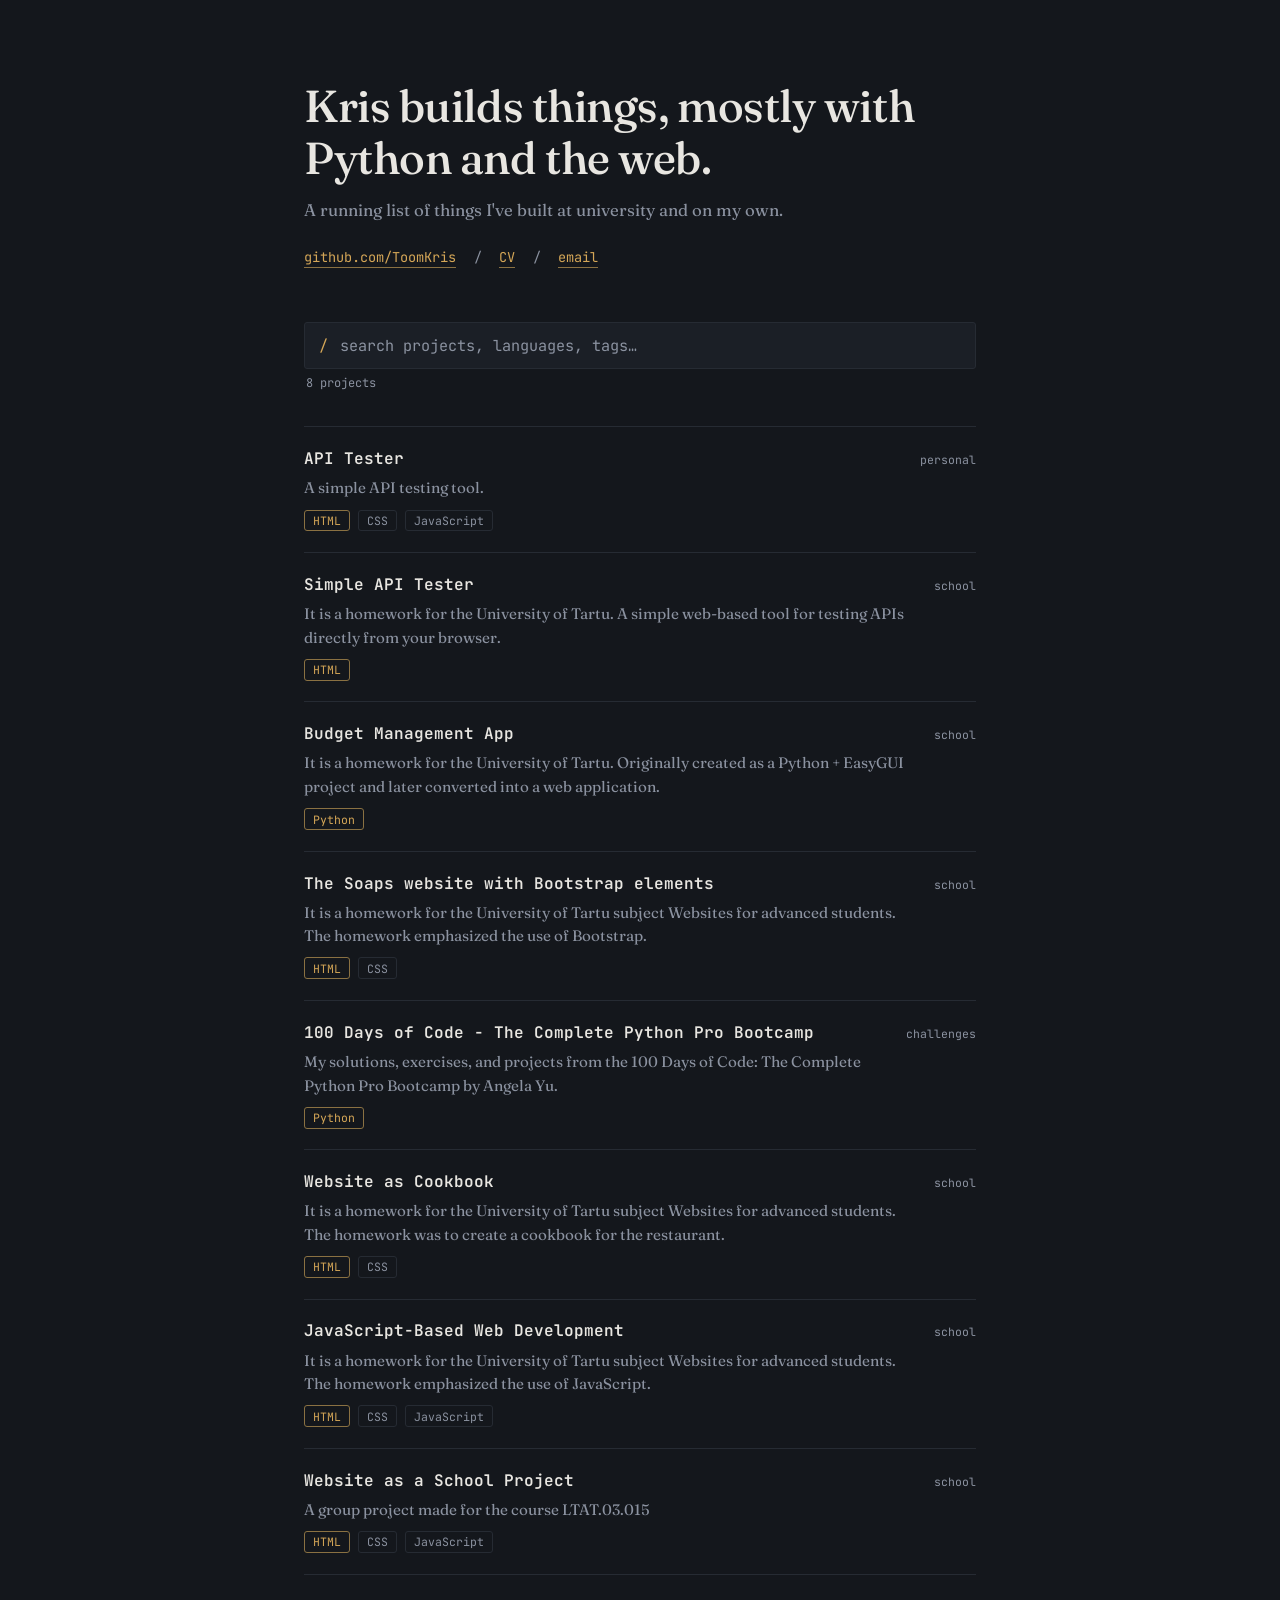
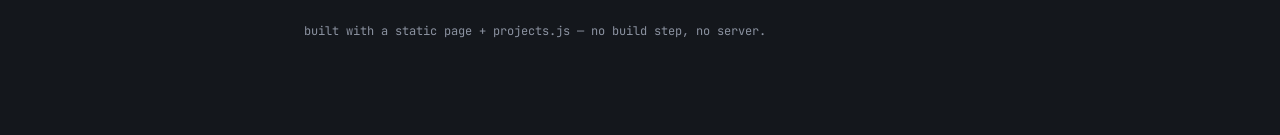
==== commit 0d66c6f7: "Rename index(2).html to index.html" ====
--- a/index.html
+++ b/index.html
@@ -247,9 +247,11 @@
 
   <header class="hero">
     <h1>Kris builds things, mostly with Python and the web.</h1>
-    <p>A running list of projects, pulled straight from GitHub — so this page updates itself the moment a new one ships.</p>
+    <p>A running list of things I've built at university and on my own.</p>
     <div class="links">
       <a href="https://github.com/ToomKris" target="_blank" rel="noopener">github.com/ToomKris</a>
+      <span class="sep">/</span>
+      <a href="KrisToomCV2026.pdf" target="_blank" rel="noopener">CV</a>
       <span class="sep">/</span>
       <a href="mailto:you@example.com">email</a>
     </div>
@@ -261,7 +263,6 @@
   </div>
   <div class="meta-row">
     <span id="count">loading…</span>
-    <button id="toggle-fallback" hidden>showing all repos — tag some "portfolio" to curate ↺</button>
   </div>
 
   <div id="list">
@@ -271,57 +272,43 @@
   </div>
 
   <footer>
-    built with a static page + the GitHub API — no database, no build step.
+    built with a static page + projects.js — no build step, no server.
   </footer>
 
 </div>
 
+<script src="projects.js"></script>
 <script>
-  const USERNAME = "ToomKris";
-  const FEATURE_TOPIC = "portfolio"; // tag a repo with this topic on GitHub to feature it here
-  const EXCLUDE = new Set([`${USERNAME.toLowerCase()}.github.io`]);
-
   const listEl = document.getElementById("list");
   const countEl = document.getElementById("count");
   const searchEl = document.getElementById("search");
-  const fallbackNote = document.getElementById("toggle-fallback");
-
-  let allProjects = [];
-
-  function fmtDate(iso) {
-    const d = new Date(iso);
-    return d.toLocaleDateString("en-US", { year: "numeric", month: "short" });
-  }
-
-  function render(projects) {
+
+  function render(items) {
     listEl.innerHTML = "";
 
-    if (projects.length === 0) {
+    if (items.length === 0) {
       listEl.innerHTML = `<div class="empty">no projects match that search.</div>`;
       countEl.textContent = "0 projects";
       return;
     }
 
-    countEl.textContent = `${projects.length} project${projects.length === 1 ? "" : "s"}`;
-
-    projects.forEach((p, i) => {
+    countEl.textContent = `${items.length} project${items.length === 1 ? "" : "s"}`;
+
+    items.forEach((p, i) => {
       const a = document.createElement("a");
       a.className = "project";
-      a.href = p.homepage || p.html_url;
-      a.target = "_blank";
-      a.rel = "noopener";
+      a.href = p.link && p.link !== "#" ? p.link : "#";
+      if (p.link && p.link !== "#") { a.target = "_blank"; a.rel = "noopener"; }
       a.style.animationDelay = `${Math.min(i * 40, 400)}ms`;
 
-      const tags = [p.language, ...p.topics.filter(t => t !== FEATURE_TOPIC)]
-        .filter(Boolean)
-        .slice(0, 5)
-        .map(t => `<span class="tag${t === p.language ? " lang" : ""}">${t}</span>`)
+      const tags = (p.tags || [])
+        .map((t, idx) => `<span class="tag${idx === 0 ? " lang" : ""}">${t}</span>`)
         .join("");
 
       a.innerHTML = `
         <div class="project-top">
           <span class="project-name">${p.name}</span>
-          <span class="project-date">updated ${fmtDate(p.pushed_at)}</span>
+          <span class="project-date">${p.function || ""}</span>
         </div>
         ${p.description ? `<p class="project-desc">${p.description}</p>` : ""}
         <div class="project-tags">${tags}</div>
@@ -332,9 +319,9 @@
 
   function applySearch() {
     const q = searchEl.value.trim().toLowerCase();
-    if (!q) { render(allProjects); return; }
-    const filtered = allProjects.filter(p => {
-      const haystack = [p.name, p.description, p.language, ...p.topics]
+    if (!q) { render(projects); return; }
+    const filtered = projects.filter(p => {
+      const haystack = [p.name, p.description, p.function, ...(p.tags || [])]
         .filter(Boolean)
         .join(" ")
         .toLowerCase();
@@ -345,43 +332,12 @@
 
   searchEl.addEventListener("input", applySearch);
 
-  async function loadProjects() {
-    try {
-      const res = await fetch(`https://api.github.com/users/${USERNAME}/repos?per_page=100&sort=pushed`, {
-        headers: { Accept: "application/vnd.github+json" }
-      });
-      if (!res.ok) throw new Error(`GitHub API returned ${res.status}`);
-      const repos = await res.json();
-
-      const usable = repos.filter(r => !r.fork && !EXCLUDE.has(r.name.toLowerCase()));
-      const featured = usable.filter(r => (r.topics || []).includes(FEATURE_TOPIC));
-
-      let chosen = featured;
-      if (featured.length === 0) {
-        chosen = usable;
-        fallbackNote.hidden = false;
-      }
-
-      allProjects = chosen
-        .map(r => ({
-          name: r.name,
-          description: r.description,
-          html_url: r.html_url,
-          homepage: r.homepage,
-          language: r.language,
-          topics: r.topics || [],
-          pushed_at: r.pushed_at
-        }))
-        .sort((a, b) => new Date(b.pushed_at) - new Date(a.pushed_at));
-
-      render(allProjects);
-    } catch (err) {
-      listEl.innerHTML = `<div class="error">couldn't load projects from GitHub (${err.message}). the GitHub API allows 60 requests/hour per visitor IP without auth — try again shortly.</div>`;
-      countEl.textContent = "—";
-    }
-  }
-
-  loadProjects();
+  if (typeof projects === "undefined") {
+    listEl.innerHTML = `<div class="error">projects.js didn't load — check it's in the same folder as index.html and has no syntax errors.</div>`;
+    countEl.textContent = "—";
+  } else {
+    render(projects);
+  }
 </script>
 
 </body>
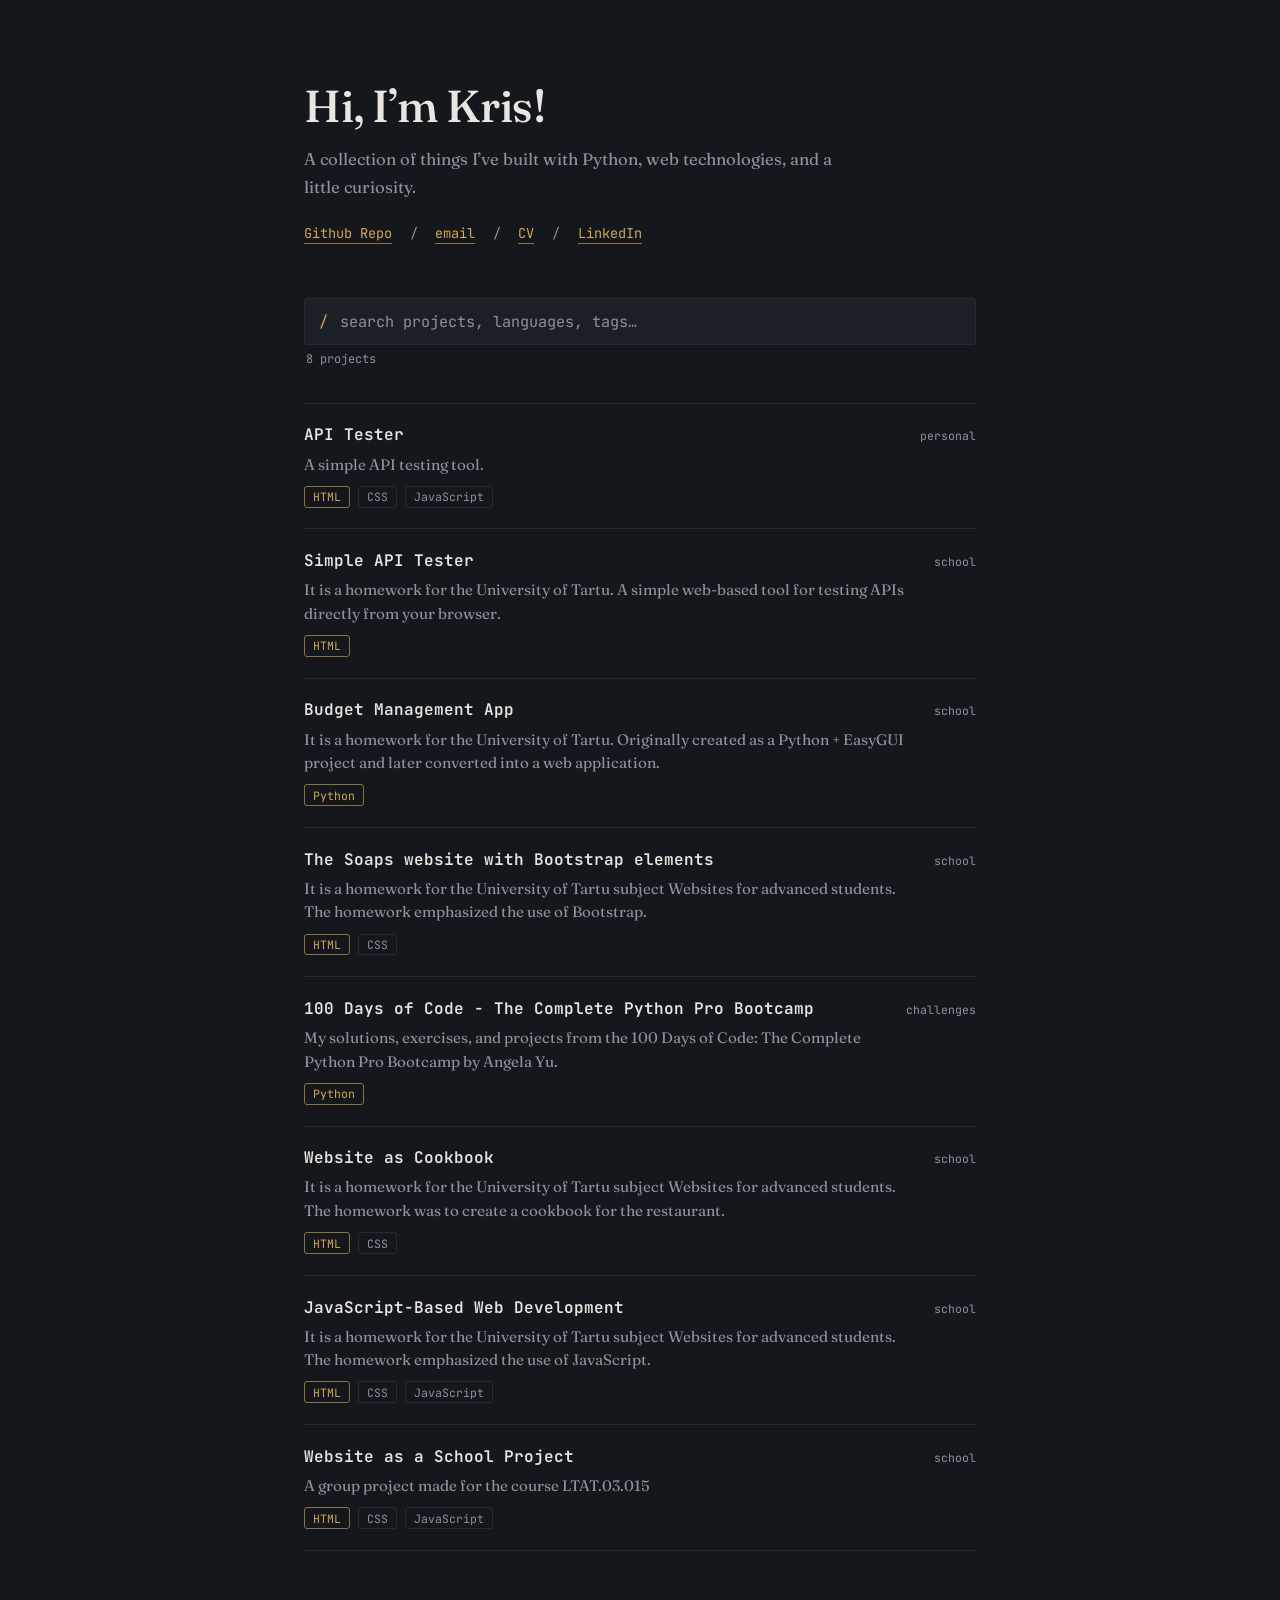
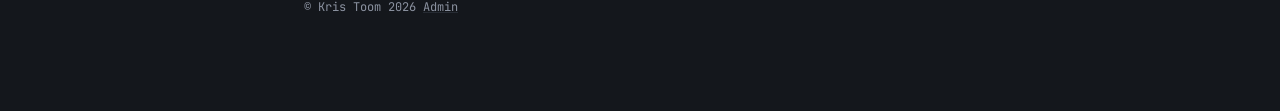
==== commit 4c66097f: "Update index.html" ====
--- a/index.html
+++ b/index.html
@@ -246,14 +246,16 @@
 <div class="wrap">
 
   <header class="hero">
-    <h1>Kris builds things, mostly with Python and the web.</h1>
-    <p>A running list of things I've built at university and on my own.</p>
+    <h1>Hi, I’m Kris!</h1>
+    <p>A collection of things I’ve built with Python, web technologies, and a little curiosity.</p>
     <div class="links">
-      <a href="https://github.com/ToomKris" target="_blank" rel="noopener">github.com/ToomKris</a>
+      <a href="https://github.com/ToomKris/toomkris.github.io" target="_blank" rel="noopener">Github Repo</a>
+      <span class="sep">/</span>
+      <a href="mailto:kristoomtk@gmail.com">email</a>
       <span class="sep">/</span>
       <a href="KrisToomCV2026.pdf" target="_blank" rel="noopener">CV</a>
       <span class="sep">/</span>
-      <a href="mailto:you@example.com">email</a>
+      <a href="https://www.linkedin.com/in/kris-t-ee/" target="_blank" rel="noopener">LinkedIn</a>
     </div>
   </header>
 
@@ -272,8 +274,9 @@
   </div>
 
   <footer>
-    built with a static page + projects.js — no build step, no server.
-  </footer>
+  <span>© Kris Toom 2026</span>
+  <a href="https://toomkris.github.io/admin" target="_blank" rel="noopener">Admin</a>
+</footer>
 
 </div>
 
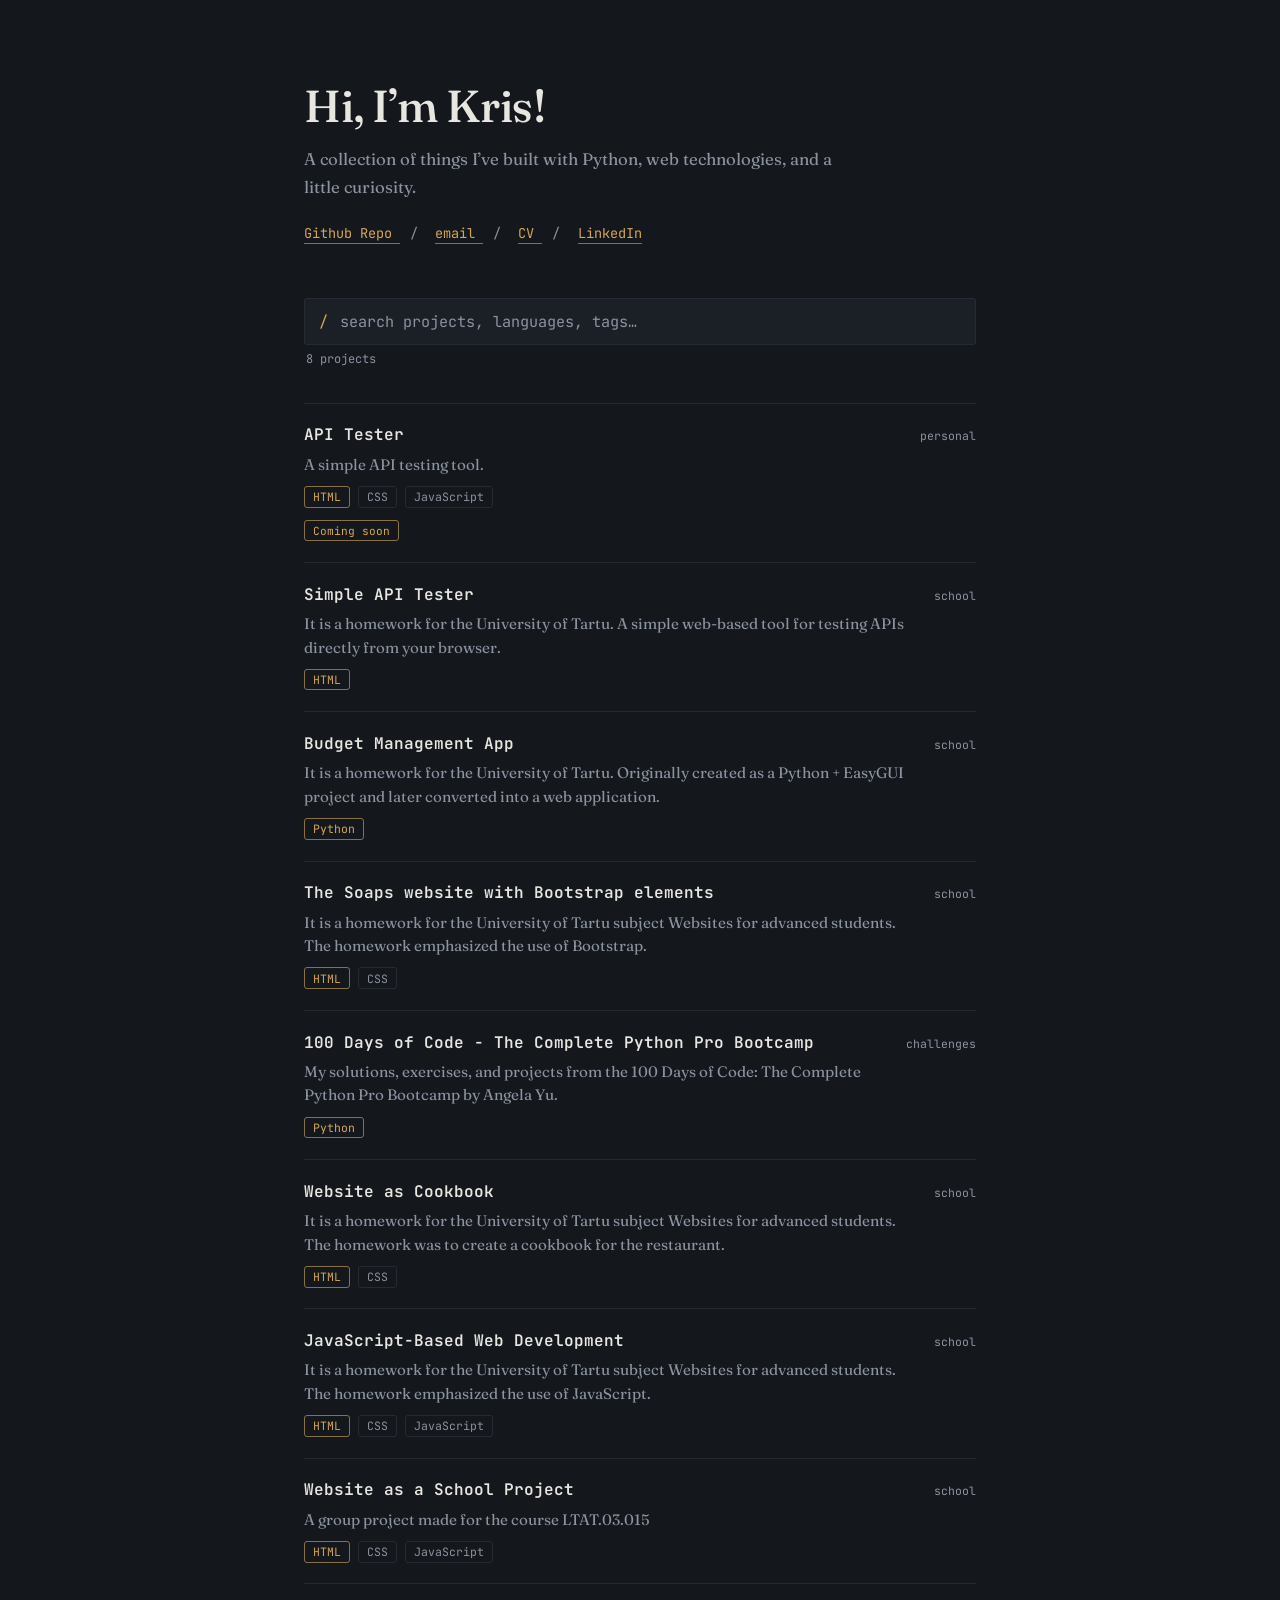
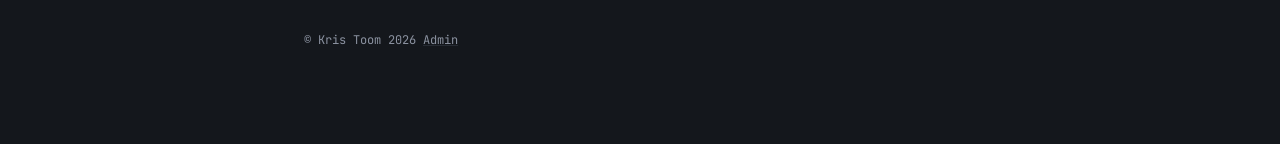
==== commit db44ef06: "Update index.html" ====
--- a/index.html
+++ b/index.html
@@ -3,12 +3,18 @@
 <head>
 <meta charset="UTF-8">
 <meta name="viewport" content="width=device-width, initial-scale=1.0">
+
 <title>ToomKris — Projects</title>
+
 <meta name="description" content="Projects by ToomKris, pulled live from GitHub.">
+
 <link rel="preconnect" href="https://fonts.googleapis.com">
 <link rel="preconnect" href="https://fonts.gstatic.com" crossorigin>
+
 <link href="https://fonts.googleapis.com/css2?family=Fraunces:opsz,wght@9..144,400;9..144,500;9..144,600&family=JetBrains+Mono:wght@400;500;600&display=swap" rel="stylesheet">
+
 <style>
+
   :root {
     --bg: #14171C;
     --panel: #1B1F26;
@@ -20,9 +26,13 @@
     --radius: 3px;
   }
 
-  * { box-sizing: border-box; }
-
-  html { scroll-behavior: smooth; }
+  * {
+    box-sizing: border-box;
+  }
+
+  html {
+    scroll-behavior: smooth;
+  }
 
   body {
     margin: 0;
@@ -33,16 +43,23 @@
   }
 
   @media (prefers-reduced-motion: reduce) {
-    * { animation: none !important; transition: none !important; }
-  }
-
-  a { color: inherit; }
+    * {
+      animation: none !important;
+      transition: none !important;
+    }
+  }
+
+  a {
+    color: inherit;
+  }
 
   .wrap {
     max-width: 720px;
     margin: 0 auto;
     padding: 5rem 1.5rem 6rem;
   }
+
+  /* ---------------- HERO ---------------- */
 
   header.hero {
     margin-bottom: 3.5rem;
@@ -77,14 +94,17 @@
     padding-bottom: 1px;
   }
 
-  .hero .links a:hover { border-bottom-color: var(--accent); }
+  .hero .links a:hover {
+    border-bottom-color: var(--accent);
+  }
 
   .hero .links span.sep {
     color: var(--text-dim);
     margin: 0 0.6rem;
   }
 
-  /* search */
+  /* ---------------- SEARCH ---------------- */
+
   .search-row {
     display: flex;
     align-items: center;
@@ -113,7 +133,9 @@
     font-size: 0.95rem;
   }
 
-  .search-row input::placeholder { color: var(--text-dim); }
+  .search-row input::placeholder {
+    color: var(--text-dim);
+  }
 
   .meta-row {
     display: flex;
@@ -136,10 +158,16 @@
     text-decoration-color: var(--line);
     padding: 0;
   }
-  .meta-row button:hover { color: var(--text); }
-
-  /* project list */
-  #list { border-top: 1px solid var(--line); }
+
+  .meta-row button:hover {
+    color: var(--text);
+  }
+
+  /* ---------------- PROJECT LIST ---------------- */
+
+  #list {
+    border-top: 1px solid var(--line);
+  }
 
   .project {
     display: block;
@@ -150,9 +178,21 @@
     animation: rise 0.5s ease forwards;
   }
 
+  /* Projects WITHOUT a link */
+  .project.no-link {
+    cursor: default;
+  }
+
   @keyframes rise {
-    from { opacity: 0; transform: translateY(6px); }
-    to { opacity: 1; transform: translateY(0); }
+    from {
+      opacity: 0;
+      transform: translateY(6px);
+    }
+
+    to {
+      opacity: 1;
+      transform: translateY(0);
+    }
   }
 
   .project-top {
@@ -169,7 +209,10 @@
     color: var(--text);
   }
 
-  .project:hover .project-name { color: var(--accent); }
+  /* Only linked projects get hover effect */
+  .project:not(.no-link):hover .project-name {
+    color: var(--accent);
+  }
 
   .project-date {
     font-family: 'JetBrains Mono', monospace;
@@ -201,21 +244,45 @@
     padding: 0.15rem 0.5rem;
   }
 
-  .tag.lang { color: var(--accent); border-color: var(--accent-dim); }
-
-  .empty, .error {
+  .tag.lang {
+    color: var(--accent);
+    border-color: var(--accent-dim);
+  }
+
+  /* ---------------- COMING SOON ---------------- */
+
+  .coming-soon {
+    display: inline-block;
+    margin-top: 0.8rem;
+    font-family: 'JetBrains Mono', monospace;
+    font-size: 0.7rem;
+    color: var(--accent);
+    border: 1px solid var(--accent-dim);
+    padding: 0.15rem 0.5rem;
+    border-radius: var(--radius);
+  }
+
+  /* ---------------- EMPTY / ERROR ---------------- */
+
+  .empty,
+  .error {
     font-family: 'JetBrains Mono', monospace;
     font-size: 0.85rem;
     color: var(--text-dim);
     padding: 2rem 0;
   }
 
-  .error { color: #C97A6B; }
+  .error {
+    color: #C97A6B;
+  }
+
+  /* ---------------- LOADING ---------------- */
 
   .skeleton {
     padding: 1.3rem 0;
     border-bottom: 1px solid var(--line);
   }
+
   .skeleton .bar {
     height: 0.9rem;
     background: var(--panel);
@@ -223,7 +290,13 @@
     width: 40%;
     margin-bottom: 0.6rem;
   }
-  .skeleton .bar.wide { width: 70%; height: 0.75rem; }
+
+  .skeleton .bar.wide {
+    width: 70%;
+    height: 0.75rem;
+  }
+
+  /* ---------------- FOOTER ---------------- */
 
   footer {
     margin-top: 3rem;
@@ -232,115 +305,412 @@
     color: var(--text-dim);
   }
 
-  footer a { color: var(--text-dim); text-decoration: underline; text-decoration-color: var(--line); }
-  footer a:hover { color: var(--accent); }
+  footer a {
+    color: var(--text-dim);
+    text-decoration: underline;
+    text-decoration-color: var(--line);
+  }
+
+  footer a:hover {
+    color: var(--accent);
+  }
+
+  /* ---------------- ACCESSIBILITY ---------------- */
 
   :focus-visible {
     outline: 2px solid var(--accent);
     outline-offset: 2px;
   }
+
 </style>
 </head>
+
 <body>
 
 <div class="wrap">
 
+  <!-- ==================== HERO ==================== -->
+
   <header class="hero">
+
     <h1>Hi, I’m Kris!</h1>
-    <p>A collection of things I’ve built with Python, web technologies, and a little curiosity.</p>
+
+    <p>
+      A collection of things I’ve built with Python,
+      web technologies, and a little curiosity.
+    </p>
+
     <div class="links">
-      <a href="https://github.com/ToomKris/toomkris.github.io" target="_blank" rel="noopener">Github Repo</a>
+
+      <a
+        href="https://github.com/ToomKris/toomkris.github.io"
+        target="_blank"
+        rel="noopener">
+        Github Repo
+      </a>
+
       <span class="sep">/</span>
-      <a href="mailto:kristoomtk@gmail.com">email</a>
+
+      <a href="mailto:kristoomtk@gmail.com">
+        email
+      </a>
+
       <span class="sep">/</span>
-      <a href="KrisToomCV2026.pdf" target="_blank" rel="noopener">CV</a>
+
+      <a
+        href="KrisToomCV2026.pdf"
+        target="_blank"
+        rel="noopener">
+        CV
+      </a>
+
       <span class="sep">/</span>
-      <a href="https://www.linkedin.com/in/kris-t-ee/" target="_blank" rel="noopener">LinkedIn</a>
+
+      <a
+        href="https://www.linkedin.com/in/kris-t-ee/"
+        target="_blank"
+        rel="noopener">
+        LinkedIn
+      </a>
+
     </div>
+
   </header>
 
+
+  <!-- ==================== SEARCH ==================== -->
+
   <div class="search-row">
+
     <span class="prompt">/</span>
-    <input id="search" type="text" placeholder="search projects, languages, tags…" autocomplete="off" spellcheck="false">
+
+    <input
+      id="search"
+      type="text"
+      placeholder="search projects, languages, tags…"
+      autocomplete="off"
+      spellcheck="false">
+
   </div>
+
+
   <div class="meta-row">
-    <span id="count">loading…</span>
+
+    <span id="count">
+      loading…
+    </span>
+
   </div>
 
+
+  <!-- ==================== PROJECT LIST ==================== -->
+
   <div id="list">
-    <div class="skeleton"><div class="bar"></div><div class="bar wide"></div></div>
-    <div class="skeleton"><div class="bar"></div><div class="bar wide"></div></div>
-    <div class="skeleton"><div class="bar"></div><div class="bar wide"></div></div>
+
+    <div class="skeleton">
+      <div class="bar"></div>
+      <div class="bar wide"></div>
+    </div>
+
+    <div class="skeleton">
+      <div class="bar"></div>
+      <div class="bar wide"></div>
+    </div>
+
+    <div class="skeleton">
+      <div class="bar"></div>
+      <div class="bar wide"></div>
+    </div>
+
   </div>
 
+
+  <!-- ==================== FOOTER ==================== -->
+
   <footer>
-  <span>© Kris Toom 2026</span>
-  <a href="https://toomkris.github.io/admin" target="_blank" rel="noopener">Admin</a>
-</footer>
+
+    <span>© Kris Toom 2026</span>
+
+    <a
+      href="https://toomkris.github.io/admin"
+      target="_blank"
+      rel="noopener">
+      Admin
+    </a>
+
+  </footer>
 
 </div>
 
+
 <script src="projects.js"></script>
+
 <script>
+
   const listEl = document.getElementById("list");
   const countEl = document.getElementById("count");
   const searchEl = document.getElementById("search");
 
+
+  /*
+   * ------------------------------------------------------------
+   * RENDER PROJECTS
+   * ------------------------------------------------------------
+   */
+
   function render(items) {
+
     listEl.innerHTML = "";
 
+
+    /*
+     * No search results
+     */
+
     if (items.length === 0) {
-      listEl.innerHTML = `<div class="empty">no projects match that search.</div>`;
+
+      listEl.innerHTML =
+        `<div class="empty">no projects match that search.</div>`;
+
       countEl.textContent = "0 projects";
+
       return;
     }
 
-    countEl.textContent = `${items.length} project${items.length === 1 ? "" : "s"}`;
+
+    /*
+     * Project count
+     */
+
+    countEl.textContent =
+      `${items.length} project${items.length === 1 ? "" : "s"}`;
+
+
+    /*
+     * Create each project
+     */
 
     items.forEach((p, i) => {
-      const a = document.createElement("a");
-      a.className = "project";
-      a.href = p.link && p.link !== "#" ? p.link : "#";
-      if (p.link && p.link !== "#") { a.target = "_blank"; a.rel = "noopener"; }
-      a.style.animationDelay = `${Math.min(i * 40, 400)}ms`;
+
+      /*
+       * A project has a working link only when:
+       *
+       * 1. p.link exists
+       * 2. p.link is not "#"
+       * 3. p.link is not "Coming soon"
+       */
+
+      const hasLink =
+        p.link &&
+        p.link !== "#" &&
+        p.link.toLowerCase() !== "coming soon";
+
+
+      /*
+       * IMPORTANT:
+       *
+       * Linked project = <a>
+       *
+       * No link = <div>
+       *
+       * Therefore an unfinished project CANNOT accidentally
+       * become clickable.
+       */
+
+      const element =
+        document.createElement(hasLink ? "a" : "div");
+
+
+      element.className =
+        `project${hasLink ? "" : " no-link"}`;
+
+
+      element.style.animationDelay =
+        `${Math.min(i * 40, 400)}ms`;
+
+
+      /*
+       * Only linked projects get href / new tab
+       */
+
+      if (hasLink) {
+
+        element.href = p.link;
+
+        element.target = "_blank";
+
+        element.rel = "noopener";
+
+      }
+
+
+      /*
+       * Project tags
+       */
 
       const tags = (p.tags || [])
-        .map((t, idx) => `<span class="tag${idx === 0 ? " lang" : ""}">${t}</span>`)
+
+        .map((t, idx) =>
+          `<span class="tag${idx === 0 ? " lang" : ""}">${t}</span>`
+        )
+
         .join("");
 
-      a.innerHTML = `
+
+      /*
+       * Coming soon label
+       */
+
+      const comingSoon = !hasLink
+
+        ? `<div class="coming-soon">Coming soon</div>`
+
+        : "";
+
+
+      /*
+       * Project HTML
+       */
+
+      element.innerHTML = `
+
         <div class="project-top">
-          <span class="project-name">${p.name}</span>
-          <span class="project-date">${p.function || ""}</span>
+
+          <span class="project-name">
+            ${p.name}
+          </span>
+
+          <span class="project-date">
+            ${p.function || ""}
+          </span>
+
         </div>
-        ${p.description ? `<p class="project-desc">${p.description}</p>` : ""}
-        <div class="project-tags">${tags}</div>
+
+
+        ${
+          p.description
+            ? `<p class="project-desc">${p.description}</p>`
+            : ""
+        }
+
+
+        <div class="project-tags">
+          ${tags}
+        </div>
+
+
+        ${comingSoon}
+
       `;
-      listEl.appendChild(a);
+
+
+      listEl.appendChild(element);
+
     });
-  }
+
+  }
+
+
+  /*
+   * ------------------------------------------------------------
+   * SEARCH
+   * ------------------------------------------------------------
+   */
 
   function applySearch() {
-    const q = searchEl.value.trim().toLowerCase();
-    if (!q) { render(projects); return; }
-    const filtered = projects.filter(p => {
-      const haystack = [p.name, p.description, p.function, ...(p.tags || [])]
-        .filter(Boolean)
-        .join(" ")
-        .toLowerCase();
-      return haystack.includes(q);
-    });
+
+    const q =
+      searchEl.value.trim().toLowerCase();
+
+
+    /*
+     * No search
+     */
+
+    if (!q) {
+
+      render(projects);
+
+      return;
+    }
+
+
+    /*
+     * Search project information
+     */
+
+    const filtered =
+      projects.filter(p => {
+
+        const haystack = [
+
+          p.name,
+
+          p.description,
+
+          p.function,
+
+          ...(p.tags || [])
+
+        ]
+
+          .filter(Boolean)
+
+          .join(" ")
+
+          .toLowerCase();
+
+
+        return haystack.includes(q);
+
+      });
+
+
     render(filtered);
-  }
-
-  searchEl.addEventListener("input", applySearch);
+
+  }
+
+
+  /*
+   * ------------------------------------------------------------
+   * SEARCH LISTENER
+   * ------------------------------------------------------------
+   */
+
+  searchEl.addEventListener(
+    "input",
+    applySearch
+  );
+
+
+  /*
+   * ------------------------------------------------------------
+   * LOAD PROJECTS
+   * ------------------------------------------------------------
+   */
 
   if (typeof projects === "undefined") {
-    listEl.innerHTML = `<div class="error">projects.js didn't load — check it's in the same folder as index.html and has no syntax errors.</div>`;
+
+    listEl.innerHTML = `
+
+      <div class="error">
+
+        projects.js didn't load —
+        check it's in the same folder as index.html
+        and has no syntax errors.
+
+      </div>
+
+    `;
+
     countEl.textContent = "—";
+
   } else {
+
     render(projects);
-  }
+
+  }
+
 </script>
 
 </body>
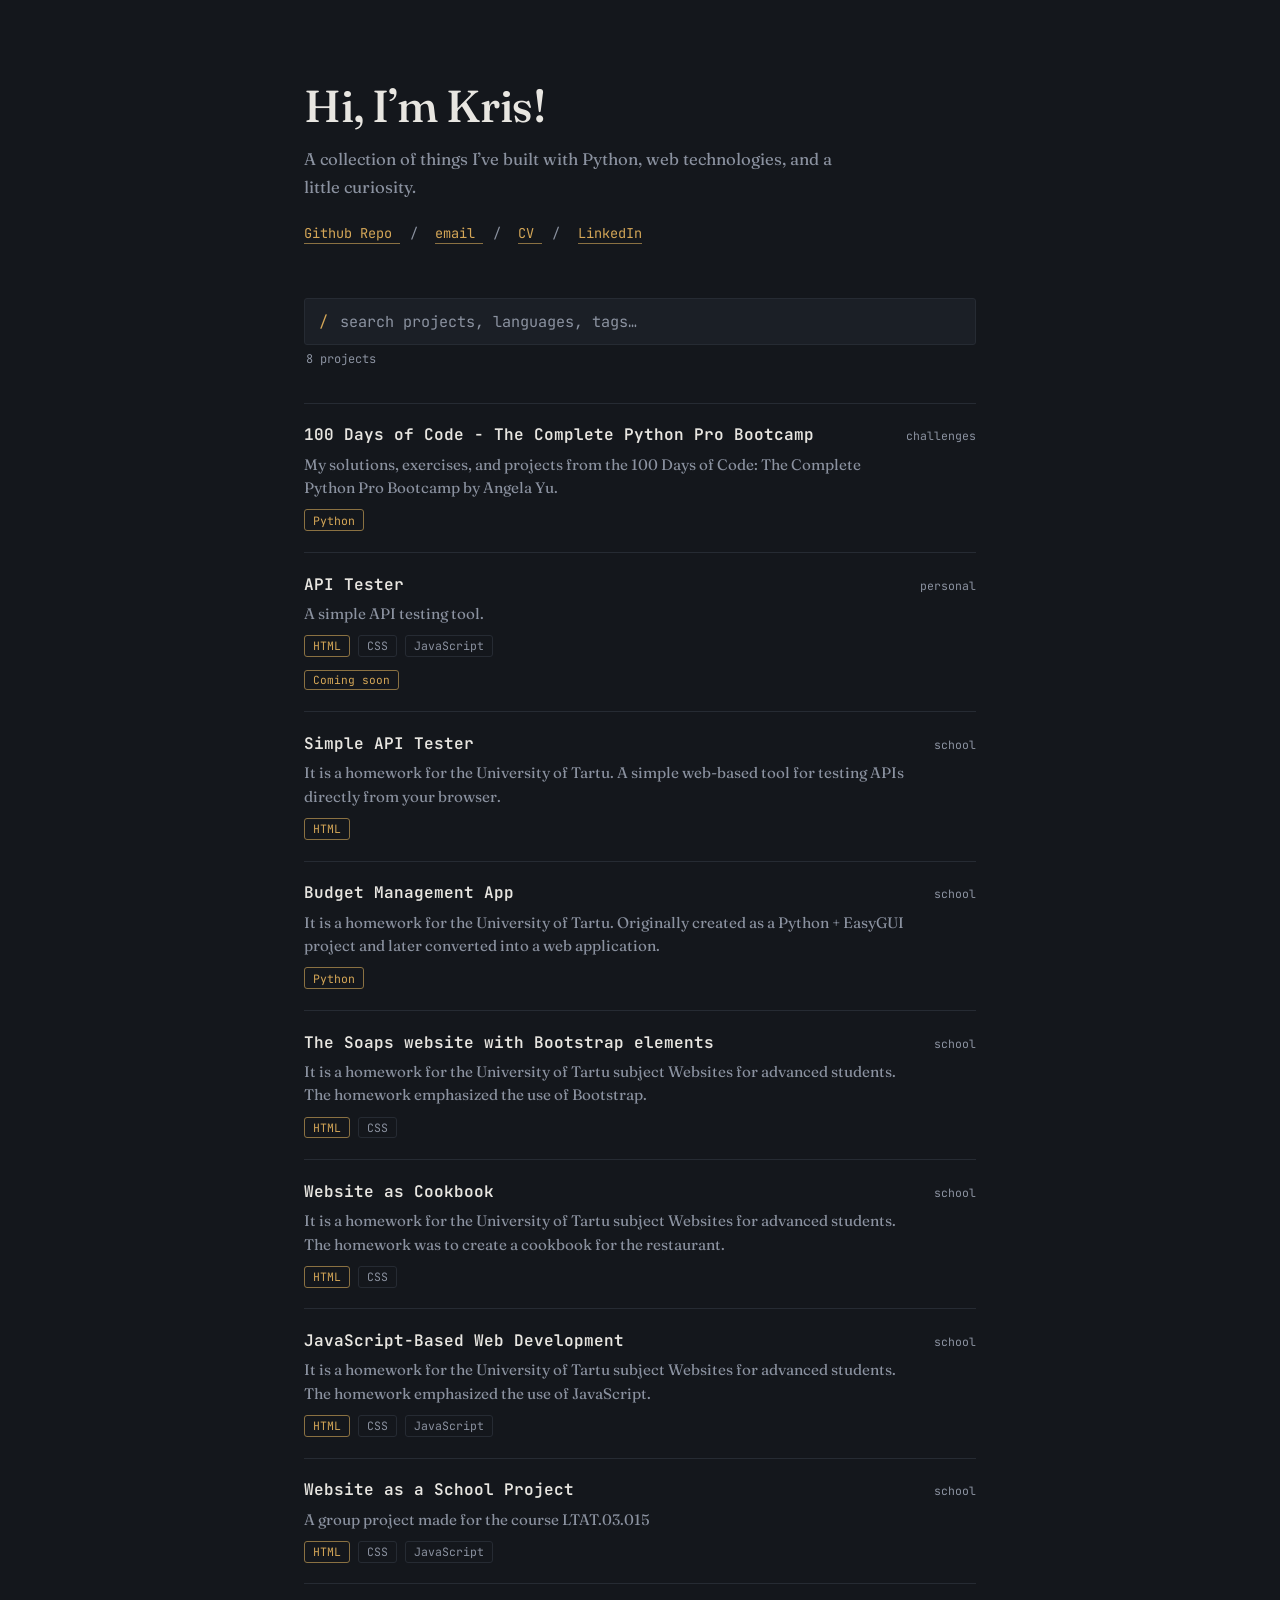
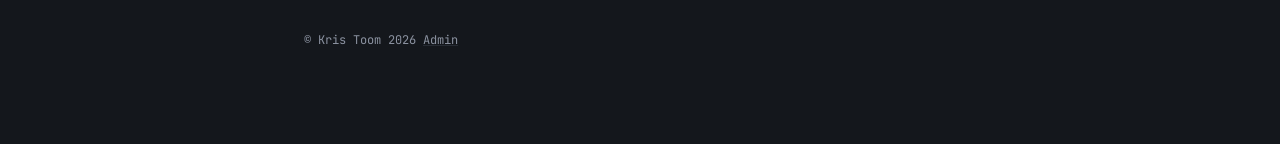
==== commit 4841ef1c: "Update index.html" ====
--- a/index.html
+++ b/index.html
@@ -707,9 +707,21 @@
 
   } else {
 
-    render(projects);
-
-  }
+  const order = {
+    challenges: 1,
+    personal: 2,
+    school: 3
+  };
+
+  projects.sort((a, b) => {
+    const aOrder = order[a.function?.toLowerCase()] || 99;
+    const bOrder = order[b.function?.toLowerCase()] || 99;
+
+    return aOrder - bOrder;
+  });
+
+  render(projects);
+}
 
 </script>
 
